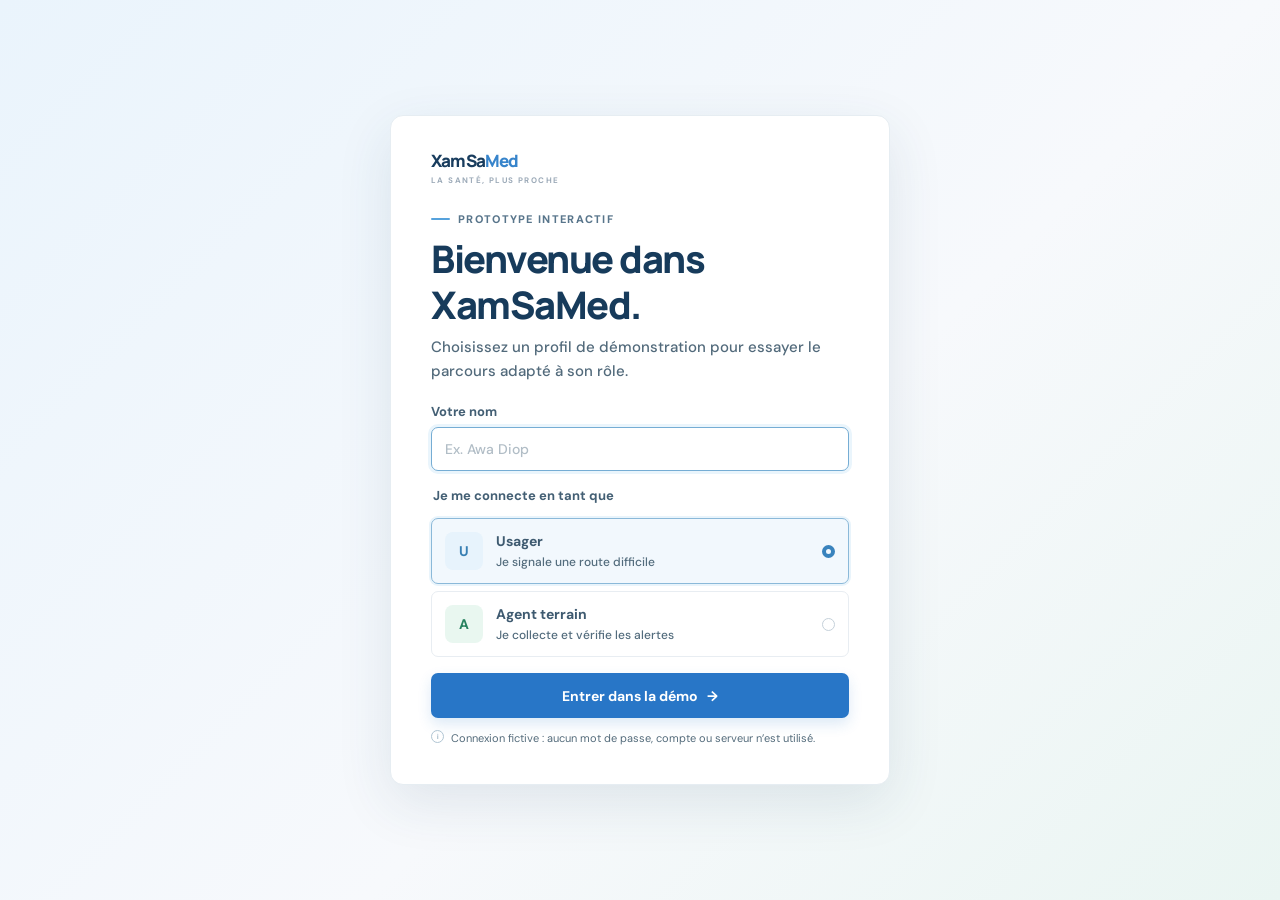
==== index.html @ e76e6080 "all" ====
<!doctype html>
<html lang="fr">
<head>
  <meta charset="utf-8">
  <meta name="viewport" content="width=device-width, initial-scale=1">
  <meta name="theme-color" content="#f4f8fc">
  <meta name="description" content="Démo interactive XamSaMed : signaler, collecter et valider les informations de routes à Dakar.">
  <title>XamSaMed — Application démo</title>
  <link rel="preconnect" href="https://fonts.googleapis.com">
  <link rel="preconnect" href="https://fonts.gstatic.com" crossorigin>
  <link href="https://fonts.googleapis.com/css2?family=DM+Sans:wght@400;500;600;700&family=Manrope:wght@400;500;600;700;800&display=swap" rel="stylesheet">
  <link rel="stylesheet" href="style.css">
  <link rel="stylesheet" href="style-upgrade.css">
  <script src="theme.js" defer></script>
  <script src="app.js" defer></script>
</head>
<body class="interactive-app">
  <div class="app-shell">
    <aside class="sidebar">
      <a class="brand" href="index.html" aria-label="XamSaMed, application">
        <span class="brand-mark" aria-hidden="true"><span></span><span></span></span>
        <span class="brand-name">XamSa<span>Med</span><small>LA SANTÉ, PLUS PROCHE</small></span>
      </a>
      <div class="workspace-label">ESPACE DÉMO <span class="live-dot"></span></div>
      <nav class="side-nav" aria-label="Navigation principale">
        <a class="nav-link active" href="index.html" aria-current="page"><span class="nav-icon icon-grid"></span>Application</a>
        <a class="nav-link" href="sources.html"><span class="nav-icon icon-layers"></span>Sources de données</a>
        <a class="nav-link" href="workflow.html"><span class="nav-icon icon-route"></span>Workflow POC</a>
        <a class="nav-link" href="presentation.html"><span class="nav-icon icon-meeting"></span>Présentation</a>
      </nav>
      <div class="sidebar-spacer"></div>
      <div class="sidebar-note">
        <span class="note-icon">i</span>
        <div><strong>Démo locale</strong><p>Les signalements sont enregistrés uniquement dans ce navigateur. Ce n’est pas un vrai compte.</p></div>
      </div>
      <div class="profile" id="sidebar-profile"></div>
    </aside>

    <main class="main-area">
      <header class="topbar">
        <div class="breadcrumb"><span>ESPACE DÉMO</span><span class="crumb-sep">/</span><strong id="page-breadcrumb">Application</strong></div>
        <div class="topbar-actions">
          <span class="demo-pill"><span></span>LOCAL</span>
          <button class="switch-role-button" id="switch-role" type="button">Changer de rôle</button>
          <div class="top-avatar" id="top-avatar">XM</div>
        </div>
      </header>
      <div class="content" id="application-content" aria-live="polite"></div>
    </main>
  </div>

  <dialog class="login-screen" id="login-screen" aria-labelledby="login-title">
    <section class="login-card">
      <a class="brand login-brand" href="index.html" aria-label="XamSaMed">
        <span class="brand-name">XamSa<span>Med</span><small>LA SANTÉ, PLUS PROCHE</small></span>
      </a>
      <p class="eyebrow"><span class="eyebrow-line"></span>PROTOTYPE INTERACTIF</p>
      <h1 id="login-title">Bienvenue dans<br>XamSaMed.</h1>
      <p class="login-description">Choisissez un profil de démonstration pour essayer le parcours adapté à son rôle.</p>
      <form id="login-form">
        <label class="field-label" for="login-name">Votre nom</label>
        <input class="form-control" id="login-name" name="name" maxlength="40" autocomplete="name" placeholder="Ex. Awa Diop" required>
        <fieldset class="role-picker">
          <legend class="field-label">Je me connecte en tant que</legend>
          <label class="role-option selected" data-role-option="citizen">
            <input type="radio" name="role" value="citizen" checked>
            <span class="role-option-icon citizen-avatar">U</span>
            <span><strong>Usager</strong><small>Je signale une route difficile</small></span>
            <span class="role-radio"></span>
          </label>
          <label class="role-option" data-role-option="agent">
            <input type="radio" name="role" value="agent">
            <span class="role-option-icon agent-avatar">A</span>
            <span><strong>Agent terrain</strong><small>Je collecte et vérifie les alertes</small></span>
            <span class="role-radio"></span>
          </label>
        </fieldset>
        <button class="button button-primary login-submit" type="submit">Entrer dans la démo <span>→</span></button>
        <p class="login-disclaimer"><span>i</span>Connexion fictive : aucun mot de passe, compte ou serveur n’est utilisé.</p>
        <p class="login-error" id="login-error" role="alert" hidden></p>
      </form>
    </section>
  </dialog>

  <div class="toast-region" id="toast-region" aria-live="polite" aria-atomic="true"></div>
</body>
</html>
---- style.css ----
:root {
  color-scheme: light;
  --navy: #10273e;
  --blue: #2876c7;
  --blue-dark: #1d5fa7;
  --blue-light: #eaf4ff;
  --ink: #1e3449;
  --muted: #8292a2;
  --line: #e8edf2;
  --canvas: #f4f8fc;
  --white: #fff;
  --green: #22a878;
  --coral: #ec7b6d;
  --purple: #8d7ade;
  font-family: "DM Sans", Arial, sans-serif;
  font-synthesis: none;
  text-rendering: optimizeLegibility;
}

* { box-sizing: border-box; }
body { margin: 0; color: var(--ink); background: var(--canvas); font-size: 13px; }
a { color: inherit; text-decoration: none; }
button { font: inherit; }
.app-shell { min-height: 100vh; }
.sidebar { width: 248px; background: #fff; border-right: 1px solid #e9eef3; padding: 26px 17px 16px; position: fixed; inset: 0 auto 0 0; display: flex; flex-direction: column; z-index: 5; }
.brand { display: flex; align-items: center; gap: 11px; padding: 0 10px 34px; }

.brand-name { font: 800 17px Manrope, sans-serif; letter-spacing: -.8px; color: #193d5e; line-height: 1.05; }
.brand-name>span { color: #3784cb; }
.brand-name small { display: block; margin-top: 5px; color: #9caab8; font: 700 8px "DM Sans", sans-serif; letter-spacing: 1.4px; }
.workspace-label { color: #abb7c2; font-size: 9px; font-weight: 700; letter-spacing: 1.25px; padding: 0 12px 13px; }
.live-dot,.demo-pill>span { width: 6px; height: 6px; display: inline-block; border-radius: 50%; background: #40bd91; margin-left: 5px; vertical-align: 1px; box-shadow: 0 0 0 3px #e8f8f1; }
.side-nav { display: grid; gap: 5px; }
.nav-link { display: flex; align-items: center; gap: 13px; min-height: 43px; padding: 0 13px; color: #78899a; font-weight: 600; border-radius: 8px; transition: background .2s, color .2s; }
.nav-link:hover { background: #f4f8fc; color: #316fae; }
.nav-link.active { color: #246bb4; background: #edf6ff; font-weight: 700; }
.nav-icon { width: 17px; height: 17px; display: inline-block; position: relative; color: currentColor; opacity: .9; }
.icon-grid:before { content: ""; position: absolute; inset: 1px; background: linear-gradient(currentColor,currentColor) 0 0/6px 6px no-repeat,linear-gradient(currentColor,currentColor) 100% 0/6px 6px no-repeat,linear-gradient(currentColor,currentColor) 0 100%/6px 6px no-repeat,linear-gradient(currentColor,currentColor) 100% 100%/6px 6px no-repeat; }
.icon-layers:before,.icon-layers:after { content: ""; position: absolute; width: 11px; height: 8px; left: 2px; top: 2px; border: 1.5px solid currentColor; transform: rotate(30deg) skew(-28deg); border-radius: 2px; }
.icon-layers:after { top: 7px; }
.icon-route:before { content: "⌁"; position: absolute; left: 0; top: -6px; font-size: 25px; font-weight: 400; transform: rotate(-35deg); }
.sidebar-spacer { flex: 1; }
.sidebar-note { border: 1px solid #e8f0f7; background: #f7fbff; padding: 12px 10px; display: flex; align-items: flex-start; gap: 9px; border-radius: 8px; margin: 0 2px 15px; }
.note-icon,.info-dot { width: 16px; height: 16px; border: 1px solid #8db7da; color: #4389c5; display: inline-grid; place-items: center; border-radius: 50%; font-size: 10px; flex: 0 0 auto; font-style: normal; }
.sidebar-note strong { font-size: 10px; color: #34516d; }
.sidebar-note p { color: #8494a3; font-size: 9px; line-height: 1.55; margin: 5px 0 0; }
.profile { display: flex; align-items: center; gap: 9px; padding: 12px 5px 0; border-top: 1px solid #edf1f4; }
.avatar,.top-avatar { display: grid; place-items: center; border-radius: 50%; background: #e8f3ff; color: #3078bc; font-size: 10px; font-weight: 700; }
.avatar { width: 31px; height: 31px; }
.profile strong,.profile span { display: block; }
.profile strong { font-size: 10px; }
.profile div:nth-child(2) span { color: #99a6b2; font-size: 9px; margin-top: 3px; }
.profile .profile-menu { margin-left: auto; color: #93a2b0; font-size: 19px; letter-spacing: 1px; }
.main-area { margin-left: 248px; min-height: 100vh; }
.topbar { height: 65px; position: sticky; top: 0; z-index: 4; display: flex; align-items: center; justify-content: space-between; padding: 0 43px; background: #ffffffed; backdrop-filter: blur(12px); border-bottom: 1px solid #e8edf2; }
.breadcrumb { display: flex; gap: 10px; align-items: center; color: #a0acb7; font-size: 11px; }
.breadcrumb strong { color: #4a5e71; font-weight: 600; }
.breadcrumb a:hover { color: var(--blue); }
.crumb-sep { color: #c8d0d8; }
.topbar-actions { display: flex; align-items: center; gap: 20px; }
.demo-pill { background: #eef8f4; border-radius: 15px; padding: 6px 10px; color: #459579; font-size: 8px; font-weight: 700; letter-spacing: .8px; }
.demo-pill>span { margin: 0 5px 0 0; width: 5px; height: 5px; box-shadow: none; }
.icon-button { position: relative; border: 0; background: transparent; width: 24px; height: 27px; color: #8293a3; padding: 2px; }
.icon-button svg { width: 17px; fill: none; stroke: currentColor; stroke-width: 1.6; stroke-linecap: round; stroke-linejoin: round; }
.icon-button i { width: 5px; height: 5px; background: #ef8678; border-radius: 50%; position: absolute; right: 1px; top: 2px; border: 1px solid white; }
.top-avatar { width: 29px; height: 29px; }
.content { max-width: 1450px; margin: 0 auto; padding: 34px 43px 24px; }
.welcome-row { display: flex; align-items: flex-end; justify-content: space-between; gap: 25px; margin: 0 0 24px; }
.eyebrow,.section-kicker { color: #8b9aaa; font-size: 9px; font-weight: 700; letter-spacing: 1.3px; margin: 0 0 10px; }
.eyebrow { display: flex; align-items: center; gap: 8px; color: #5c89ae; }
.eyebrow-line { width: 19px; height: 2px; background: #56a2dc; border-radius: 2px; }
h1,h2,h3,p { margin-top: 0; }
h1,h2,h3 { font-family: Manrope, "DM Sans", sans-serif; }
h1 { font-size: clamp(27px, 3vw, 37px); line-height: 1.2; letter-spacing: -1.5px; color: #173b5b; margin-bottom: 9px; font-weight: 800; }
.lead { color: #7c8d9d; font-size: 12px; margin: 0; line-height: 1.6; max-width: 600px; }
.button { display: inline-flex; min-height: 39px; align-items: center; justify-content: center; gap: 9px; border-radius: 7px; padding: 0 15px; font-size: 10px; font-weight: 700; white-space: nowrap; transition: transform .2s, box-shadow .2s; }
.button:hover { transform: translateY(-1px); }
.button-primary { background: #2876c7; color: white; box-shadow: 0 6px 14px #2876c729; }
.button-primary:hover { background: #1f67b2; box-shadow: 0 8px 17px #2876c740; }
.button .plus { font-size: 17px; font-weight: 400; margin-right: -4px; }
.button .arrow { font-size: 15px; font-weight: 400; }
.notice-banner { background: #eef7ff; border: 1px solid #dfedfa; border-radius: 8px; padding: 11px 15px; display: flex; align-items: center; gap: 11px; margin-bottom: 18px; }
.notice-symbol { color: #3484c6; font-size: 19px; }
.notice-banner p { margin: 0; flex: 1; display: grid; gap: 3px; }
.notice-banner strong { font-size: 10px; color: #315d80; }
.notice-banner p span { color: #7890a5; font-size: 9px; line-height: 1.5; }
.notice-banner>a { color: #357fbd; font-size: 9px; font-weight: 700; white-space: nowrap; }
.notice-banner>a span,.text-link span,.metric-link span { margin-left: 5px; }
.metric-grid { display: grid; grid-template-columns: repeat(4,minmax(0,1fr)); gap: 13px; margin-bottom: 17px; }
.metric-card { min-height: 139px; padding: 14px 15px 12px; border: 1px solid #e8edf2; background: white; border-radius: 9px; box-shadow: 0 2px 5px #193b5a05; }
.metric-top { display: flex; justify-content: space-between; align-items: center; margin-bottom: 10px; }
.metric-icon { display: grid; place-items: center; border-radius: 7px; width: 27px; height: 27px; font-size: 16px; font-weight: 600; }
.icon-blue { color: #3686c9; background: #edf6ff; }
.icon-coral { color: #e57e70; background: #fff1ef; }
.icon-green { color: #239f75; background: #eaf8f2; }
.metric-tag { border-radius: 9px; padding: 4px 7px; font-size: 7px; font-weight: 700; letter-spacing: .45px; }
.tag-neutral { color: #8795a2; background: #f1f4f7; }
.tag-coral { color: #d27669; background: #fff0ee; }
.tag-green { color: #238961; background: #e8f8f0; }
.metric-value { color: #1c4569; font: 800 25px Manrope, sans-serif; letter-spacing: -1px; line-height: 1; }
.metric-value>span { color: #9ba8b4; font: 600 11px "DM Sans", sans-serif; letter-spacing: 0; }
.metric-label { color: #65798d; margin-top: 6px; font-size: 9px; }
.metric-foot { margin-top: 12px; color: #9aa7b2; font-size: 8px; }
.mini-check { color: #26a67a; margin-right: 4px; }
.status-dot { width: 6px; height: 6px; display: inline-block; border-radius: 50%; margin-right: 4px; }
.coral-dot { background: #ef8273; }
.blue-dot { background: #58a2dd; }
.purple-dot { background: #9b8ae3; }
.metric-card-accent { color: white; border: 0; background: linear-gradient(135deg,#2c7bc4,#2365ac); box-shadow: 0 6px 15px #276eae20; }
.metric-card-accent .metric-value,.metric-card-accent .metric-label { color: #fff; }
.metric-card-accent .metric-value>span { color: #c9e4fb; }
.metric-card-accent .metric-label { opacity: .83; }
.icon-white { color: white; background: #ffffff20; }
.tag-white { color: #e1f2ff; background: #ffffff20; }
.metric-link { display: block; color: white; font-size: 9px; font-weight: 700; margin-top: 10px; }
.dashboard-grid { display: grid; grid-template-columns: minmax(0,1.62fr) minmax(280px,.88fr); gap: 15px; margin-bottom: 15px; }
.panel { background: white; border: 1px solid #e7edf2; border-radius: 9px; box-shadow: 0 2px 5px #193b5a05; }
.map-panel,.alerts-panel,.source-panel,.next-panel { padding: 18px; }
.panel-heading { display: flex; align-items: center; justify-content: space-between; gap: 16px; }
.panel-heading .section-kicker { margin-bottom: 5px; font-size: 8px; }
.panel-heading h2 { font-size: 14px; letter-spacing: -.35px; margin: 0; color: #264761; }
.select-chip { background: white; border: 1px solid #e6edf3; padding: 7px 9px; border-radius: 5px; color: #788a9a; font-size: 8px; }
.select-chip span { color: #4d8ec3; margin-left: 5px; }
.map-wrap { height: 253px; position: relative; overflow: hidden; border-radius: 7px; margin-top: 14px; background-color: #f3f7f6; background-image: linear-gradient(30deg,transparent 48%,#fff9 49%,#fff9 51%,transparent 52%),linear-gradient(150deg,transparent 48%,#fff8 49%,#fff8 51%,transparent 52%); }
.map-art { position: absolute; width: 100%; height: 100%; inset: 0; }
.water-area { fill: #dceefa; opacity: .9; }
.park-area { fill: #e4f1e6; opacity: .9; }
.minor-roads path { fill: none; stroke: #fff; stroke-width: 3; opacity: .9; }
.major-roads path { fill: none; stroke: #fff; stroke-width: 7; opacity: .95; }
.route-soft { fill: none; stroke: #9ccff3; stroke-width: 9; stroke-linecap: round; stroke-linejoin: round; opacity: .53; }
.route-dash { fill: none; stroke: #347fbd; stroke-width: 3.5; stroke-dasharray: 7 5; stroke-linecap: round; stroke-linejoin: round; }
.map-start { fill: #fff; stroke: #347fbd; stroke-width: 3; }
.map-start-inner { fill: #347fbd; }
.map-alert circle { fill: #f08070; stroke: white; stroke-width: 3; }
.map-alert path { stroke: white; stroke-width: 1.6; stroke-linecap: round; }
.alert-one { transform: translate(371px,168px); }
.alert-two { transform: translate(466px,155px); }
.map-pharmacy circle { fill: #28a97c; stroke: white; stroke-width: 3; }
.map-pharmacy path { stroke: white; stroke-width: 2; stroke-linecap: round; }
.map-pharmacy { transform: translate(619px,128px); }
.pharmacy-two { transform: translate(301px,183px); }
.map-label { position: absolute; z-index: 1; color: #9ba8a6; font-size: 7px; letter-spacing: 1px; font-weight: 700; }
.map-label-one { left: 27%; top: 60%; }.map-label-two { left: 56%; top: 29%; }.map-label-three { left: 70%; top: 70%; }.map-label-four { left: 23%; top: 17%; }
.map-status { position: absolute; top: 10px; left: 11px; display: flex; align-items: center; border-radius: 5px; padding: 7px 8px; background: #fff; color: #6b7d8e; font-size: 8px; box-shadow: 0 2px 7px #23435e12; }
.map-divider { height: 12px; border-left: 1px solid #e4e9ed; margin: 0 8px; }
.map-legend { position: absolute; right: 9px; bottom: 9px; display: flex; gap: 10px; background: #fffffff0; border-radius: 5px; padding: 7px 8px; color: #758696; font-size: 7px; }
.map-legend span { display: flex; align-items: center; gap: 4px; }
.legend-route { width: 10px; height: 3px; background: #3986bf; border-radius: 2px; }
.legend-alert { width: 7px; height: 7px; background: #ee8173; border-radius: 50%; }
.legend-pharmacy { width: 10px; height: 10px; display: grid; place-items: center; color: white; font-style: normal; background: #28a97c; border-radius: 50%; line-height: 9px; font-size: 8px; }
.map-attribution { position: absolute; left: 10px; bottom: 8px; color: #9aa7a7; font-size: 7px; }
.map-footer { display: flex; align-items: center; justify-content: space-between; gap: 12px; padding-top: 12px; color: #8695a1; font-size: 8px; }
.map-footer>span { display: flex; align-items: center; gap: 6px; }
.map-footer .info-dot { width: 13px; height: 13px; font-size: 8px; }
.map-footer>a,.text-link { color: #347eb8; font-size: 9px; font-weight: 700; white-space: nowrap; }
.alert-list { margin-top: 12px; }
.alert-item { display: flex; align-items: flex-start; gap: 9px; padding: 12px 0; border-bottom: 1px solid #f0f3f5; }
.alert-symbol { width: 27px; height: 27px; display: grid; flex: 0 0 auto; place-items: center; border-radius: 7px; font-size: 15px; }
.flood-symbol { color: #e17d70; background: #fff0ed; }
.road-symbol { color: #477fca; background: #eef5ff; }
.rain-symbol { color: #8d7ade; background: #f3f0ff; }
.alert-copy { min-width: 0; flex: 1; display: grid; gap: 4px; }
.alert-copy strong { font-size: 9px; color: #40596f; }
.alert-copy>span { font-size: 8px; color: #98a5af; }
.alert-copy small { font-size: 7px; color: #8999a6; }
.alert-copy small .status-dot { width: 5px; height: 5px; }
.alert-time { color: #9ca8b3; font-size: 8px; white-space: nowrap; }
.verify-callout { display: flex; gap: 9px; align-items: flex-start; padding: 10px; margin-top: 10px; background: #f7fafc; border-radius: 6px; }
.verify-icon { display: grid; place-items: center; width: 17px; height: 17px; background: #e5f5ee; color: #26976d; font-size: 10px; border-radius: 50%; flex: 0 0 auto; }
.verify-callout p { margin: 0; font-size: 8px; color: #8594a1; line-height: 1.55; }
.verify-callout strong { color: #4c687b; }
.lower-grid { display: grid; grid-template-columns: 1.5fr 1fr; gap: 15px; }
.source-flow { display: flex; align-items: center; justify-content: space-between; gap: 8px; padding: 21px 2px 14px; }
.source-node { display: flex; align-items: center; gap: 8px; min-width: 0; }
.source-node>div { display: grid; gap: 3px; }
.source-node strong { font-size: 9px; color: #41596e; white-space: nowrap; }
.source-node small { color: #9aa6b0; font-size: 7px; white-space: nowrap; }
.source-logo { display: grid; place-items: center; width: 30px; height: 30px; flex: 0 0 auto; border-radius: 8px; font: 800 15px Manrope, sans-serif; }
.osm-logo { color: #438755; background: #eaf5e8; }
.report-logo { color: #3982c5; background: #eaf4ff; font-size: 17px; }
.climate-logo { color: #8b79d1; background: #f1edff; }
.history-logo { color: #b58243; background: #fbf3e8; }
.waze-logo { color: #4181ad; background: #eaf7fb; }
.tomtom-logo { color: #db725d; background: #fff0eb; }
.node-label { margin-left: auto; border-radius: 8px; background: #f0f4f7; padding: 4px 6px; color: #8494a1; font-size: 6px; font-weight: 700; letter-spacing: .4px; white-space: nowrap; }
.node-priority { color: #3081b8; background: #eaf5ff; }.node-context { color: #8778c1; background: #f2efff; }
.flow-connector { min-width: 16px; flex: 1; border-top: 1px dashed #cbd8e2; }
.source-disclaimer { border-top: 1px solid #eff2f5; padding-top: 10px; color: #8796a2; font-size: 8px; display: flex; align-items: center; gap: 7px; }
.source-disclaimer>span,.tech-note>span { width: 14px; height: 14px; display: grid; place-items: center; border: 1px solid #a4bfce; border-radius: 50%; color: #5086a3; font-size: 8px; flex: 0 0 auto; }
.next-title { display: flex; align-items: center; gap: 10px; margin-bottom: 11px; }
.next-icon { display: grid; place-items: center; width: 29px; height: 29px; border-radius: 8px; background: #edf6ff; color: #3987c5; font-size: 14px; }
.next-title .section-kicker { margin-bottom: 4px; font-size: 7px; }
.next-title h2 { margin: 0; font-size: 13px; color: #264761; }
.next-panel>p { color: #8393a1; font-size: 9px; line-height: 1.65; margin-bottom: 14px; }
.button-secondary { min-height: 32px; background: #edf6ff; color: #357bb6; font-size: 8px; padding: 0 10px; }
.page-footer { display: flex; justify-content: space-between; gap: 15px; padding: 19px 2px 0; color: #a1acb6; font-size: 8px; }

/* Secondary pages */
.page-intro { margin-bottom: 22px; }
.page-intro h1 { font-size: clamp(29px,3.2vw,38px); }
.source-cards { display: grid; grid-template-columns: repeat(2,minmax(0,1fr)); gap: 13px; margin: 17px 0; }
.source-card { position: relative; padding: 17px; background: white; border: 1px solid #e7edf2; border-radius: 9px; box-shadow: 0 2px 5px #193b5a05; }
.source-featured { border-color: #d8e8f5; }
.source-card-head { display: flex; align-items: center; justify-content: space-between; margin-bottom: 12px; }
.source-card-head .source-logo { width: 34px; height: 34px; font-size: 16px; }
.priority-badge { padding: 5px 7px; border-radius: 12px; font-size: 7px; letter-spacing: .45px; font-weight: 700; }
.badge-essential { color: #3484c0; background: #eaf5ff; }.badge-live { color: #228e6b; background: #e8f8f0; }.badge-context { color: #8072bc; background: #f1efff; }.badge-later { color: #85929d; background: #f0f3f5; }
.source-card h2 { margin: 0 0 3px; font-size: 15px; letter-spacing: -.35px; color: #264761; }
.source-card h2 span { color: #7d9ab0; font-size: 11px; }
.source-purpose { margin: 0 0 9px; color: #3b7eae; font-size: 9px; font-weight: 700; }
.source-card>p:not(.source-purpose) { min-height: 38px; color: #82919f; font-size: 9px; line-height: 1.65; margin-bottom: 11px; }
.source-meta { display: grid; grid-template-columns: repeat(2,minmax(0,1fr)); gap: 9px 12px; background: #f7fafc; padding: 10px; border-radius: 6px; }
.source-meta>div { display: grid; gap: 4px; }
.source-meta small { color: #a1adb7; font-size: 6px; font-weight: 700; letter-spacing: .8px; }
.source-meta strong { color: #53697b; font-size: 8px; font-weight: 600; line-height: 1.35; }
.precision-row { display: flex; align-items: center; gap: 7px; padding: 10px 1px 8px; font-size: 8px; color: #8a99a5; }
.precision-row strong { color: #5b7385; font-size: 7px; font-weight: 600; margin-left: auto; }
.rating { display: flex; gap: 3px; }
.rating i { width: 12px; height: 4px; border-radius: 3px; background: #e7edf1; }
.rating i.filled { background: #4e9ed4; }
.source-caveat { display: flex; gap: 7px; padding: 8px 9px; background: #fff9f2; border-radius: 5px; color: #947f68; font-size: 8px; line-height: 1.5; }
.source-caveat>span { width: 13px; height: 13px; display: grid; place-items: center; border-radius: 50%; color: #bd8752; background: #f8e9d5; font-weight: 700; flex: 0 0 auto; }
.integration { display: grid; gap: 4px; border-top: 1px solid #edf1f4; padding: 9px 1px 0; margin-top: 9px; }
.integration strong { color: #546e80; font-size: 8px; }
.integration span { color: #8b99a4; font-size: 8px; line-height: 1.5; }
.comparison-panel { padding: 18px; margin-bottom: 13px; }
.evaluation-note,.roadmap-caption { color: #9aa7b2; font-size: 8px; }
.table-scroll { overflow-x: auto; margin-top: 15px; }
.comparison-table { border-collapse: collapse; width: 100%; min-width: 770px; font-size: 8px; text-align: left; }
.comparison-table th { padding: 9px 8px; color: #9ba8b3; font-size: 7px; letter-spacing: .55px; font-weight: 700; border-bottom: 1px solid #eaf0f4; white-space: nowrap; }
.comparison-table td { padding: 10px 8px; color: #748696; border-bottom: 1px solid #f0f3f5; white-space: nowrap; }
.comparison-table tr:last-child td { border-bottom: 0; }
.comparison-table td:first-child { color: #4a6276; font-weight: 700; }
.table-source { display: flex; align-items: center; gap: 7px; }
.table-dot { width: 6px; height: 6px; border-radius: 50%; display: inline-block; }
.dot-blue { background: #438ec8; }.dot-coral { background: #e98476; }.dot-yellow { background: #d4a44f; }.dot-purple { background: #907fe0; }.dot-gray { background: #9ba8b3; }
.table-priority { border-radius: 9px; padding: 4px 7px; font-size: 7px; font-weight: 700; }
.table-priority.essential { color: #2d7ab1; background: #eaf5ff; }.table-priority.context { color: #8173bd; background: #f1efff; }.table-priority.later { color: #7f8c97; background: #f1f4f6; }
.footnotes { display: grid; gap: 5px; padding: 2px 3px 15px; color: #96a3ae; font-size: 8px; }
.recommendation-banner { display: flex; align-items: center; gap: 14px; background: linear-gradient(110deg,#256eb3,#1e5e9e); border-radius: 9px; padding: 16px 18px; color: white; margin-top: 6px; box-shadow: 0 7px 18px #276aa821; }
.recommend-icon { width: 32px; height: 32px; display: grid; place-items: center; border-radius: 9px; background: #ffffff20; font-size: 16px; }
.recommendation-banner>div:nth-child(2) { flex: 1; }
.recommendation-banner>div:nth-child(2)>span { color: #bfdfff; font-size: 7px; letter-spacing: 1px; font-weight: 700; }
.recommendation-banner strong { display: block; margin-top: 4px; font: 700 12px Manrope, sans-serif; }
.recommendation-banner p { margin: 4px 0 0; color: #d1e6f7; font-size: 8px; }
.button-white { color: #266ba8; background: white; min-height: 33px; font-size: 8px; }

/* Workflow page */
.workflow-panel,.scenario-panel,.tech-panel,.roadmap-panel { padding: 18px; }
.workflow-caption { color: #8d9ba7; font-size: 8px; white-space: nowrap; }
.workflow-steps { display: grid; grid-template-columns: 1fr 20px 1fr 20px 1fr 20px 1fr; align-items: center; gap: 4px; padding: 22px 4px 12px; }
.workflow-step { position: relative; min-height: 176px; padding: 13px 11px 11px; border: 1px solid #e9eef3; border-radius: 8px; background: #fcfdfe; }
.step-number { position: absolute; right: 10px; top: 9px; color: #b7c3cc; font: 700 8px Manrope, sans-serif; }
.step-icon { display: grid; place-items: center; width: 31px; height: 31px; border-radius: 8px; font-size: 17px; margin-bottom: 11px; }
.patient-icon { color: #3784c1; background: #eaf5ff; }.map-icon { color: #238c69; background: #e8f7f0; }.alert-icon { color: #e47a6d; background: #fff0ed; }.route-icon { color: #8774cf; background: #f0edff; }
.step-label { display: block; color: #9caab5; font-size: 6px; font-weight: 700; letter-spacing: .7px; margin-bottom: 5px; }
.workflow-step h3 { color: #37546b; font-size: 10px; line-height: 1.4; margin: 0 0 5px; }
.workflow-step p { color: #8494a1; font-size: 8px; line-height: 1.55; margin: 0 0 9px; }
.step-owner { display: inline-block; color: #5084a9; background: #f0f7fc; border-radius: 4px; padding: 4px 5px; font-size: 6px; font-weight: 600; }
.workflow-arrow { color: #a8bfce; font-size: 16px; text-align: center; }
.workflow-foot { display: flex; align-items: center; gap: 10px; color: #8b9aa6; font-size: 8px; }
.data-line { height: 1px; flex: 1; background: #e9eef2; }
.weather-mini { color: #907fcd; font-size: 12px; font-style: normal; margin-right: 4px; }
.scenario-grid { display: grid; grid-template-columns: 1.42fr 1fr; gap: 14px; margin: 14px 0; }
.small-label { padding: 5px 7px; color: #ad8561; background: #fff5eb; border-radius: 10px; font-size: 6px; font-weight: 700; letter-spacing: .5px; white-space: nowrap; }
.status-flow { margin-top: 10px; }
.status-row { display: grid; grid-template-columns: 18px 78px minmax(0,1fr); align-items: start; gap: 8px; position: relative; padding: 10px 0; border-bottom: 1px solid #f0f3f5; }
.status-row:last-child { border-bottom: 0; }
.status-number { display: grid; place-items: center; width: 17px; height: 17px; border-radius: 50%; color: #7993a4; background: #f0f5f8; font-size: 8px; font-weight: 700; }
.status-chip { display: inline-flex; align-items: center; gap: 5px; padding: 5px 6px; border-radius: 11px; font-size: 7px; font-weight: 700; white-space: nowrap; }
.status-chip i { width: 5px; height: 5px; border-radius: 50%; background: currentColor; }
.status-reported { color: #be8155; background: #fff5e9; }.status-confirmed { color: #288a68; background: #eaf8f1; }.status-resolved { color: #6483a0; background: #eff5fa; }
.status-description { display: grid; gap: 4px; }
.status-description strong { color: #526a7e; font-size: 8px; font-weight: 600; }
.status-description span { color: #93a0aa; font-size: 7px; line-height: 1.45; }
.status-end { grid-column: 3; color: #698399; background: #f5f8fa; border-radius: 4px; padding: 5px 7px; font-size: 7px; justify-self: start; }
.scenario-caution { display: flex; align-items: flex-start; gap: 8px; padding: 9px; margin-top: 7px; background: #fff8f1; border-radius: 5px; }
.scenario-caution>span { color: #c08b57; border: 1px solid #e3c8a8; width: 14px; height: 14px; display: grid; place-items: center; flex: 0 0 auto; border-radius: 50%; font-size: 8px; }
.scenario-caution p { color: #927e68; font-size: 7px; line-height: 1.55; margin: 0; }
.scenario-caution strong { color: #806a52; }
.tech-stack { margin-top: 14px; }
.tech-row { display: flex; align-items: center; gap: 9px; padding: 9px 0; border-bottom: 1px solid #f0f3f5; }
.tech-row:last-child { border: 0; }
.tech-badge { width: 25px; height: 25px; display: grid; place-items: center; flex: 0 0 auto; border-radius: 7px; font: 800 11px Manrope, sans-serif; }
.flutter-badge { color: #3986c7; background: #eaf5ff; }.laravel-badge { color: #dd7465; background: #fff0ed; }.postgres-badge { color: #4f7fa7; background: #edf4f8; }.open-badge { color: #3d916b; background: #eaf7f0; }
.tech-row>div { flex: 1; display: grid; gap: 3px; }
.tech-row strong { color: #50677a; font-size: 8px; }
.tech-row div>span { color: #8c9aa6; font-size: 7px; line-height: 1.45; }
.tech-role { color: #9cabb5; font-size: 6px; font-weight: 700; letter-spacing: .6px; }
.tech-note { display: flex; gap: 7px; align-items: flex-start; color: #8a99a5; background: #f6f9fb; padding: 9px; border-radius: 5px; font-size: 7px; line-height: 1.5; margin-top: 7px; }
.tech-note>span { width: 13px; height: 13px; font-size: 7px; }
.roadmap-panel { margin-bottom: 14px; }
.roadmap { display: grid; grid-template-columns: repeat(5,minmax(0,1fr)); gap: 13px; padding-top: 20px; }
.roadmap-week { position: relative; padding-top: 17px; border-top: 2px solid #dce8f0; }
.week-label { color: #5283a4; font-size: 7px; font-weight: 700; letter-spacing: .7px; }
.week-dot { position: absolute; top: -5px; left: 0; width: 8px; height: 8px; border-radius: 50%; background: #4b91c4; box-shadow: 0 0 0 3px #eef6fb; }
.roadmap-week h3 { color: #426076; font-size: 9px; margin: 8px 0 5px; }
.roadmap-week p { color: #8998a4; font-size: 7px; line-height: 1.6; min-height: 45px; margin-bottom: 9px; }
.week-deliverable { color: #4585b4; font-size: 7px; line-height: 1.45; font-weight: 600; display: block; }
.roadmap-bottom { display: flex; justify-content: space-between; gap: 10px; padding-top: 12px; margin-top: 14px; border-top: 1px solid #eef2f5; color: #8e9ca8; font-size: 7px; }
.roadmap-bottom>span { display: flex; align-items: center; gap: 6px; }
.roadmap-bottom .info-dot { width: 13px; height: 13px; font-size: 8px; }

@media (min-width: 1500px) { .content { padding-left: 52px; padding-right: 52px; } }
@media (max-width: 1150px) {
  .sidebar { width: 215px; }
  .main-area { margin-left: 215px; }
  .topbar { padding: 0 26px; }
  .content { padding-left: 26px; padding-right: 26px; }
  .metric-grid { grid-template-columns: repeat(2,minmax(0,1fr)); }
  .dashboard-grid { grid-template-columns: minmax(0,1.35fr) minmax(260px,.9fr); }
  .source-node { gap: 5px; }
  .node-label { display: none; }
}
@media (max-width: 850px) {
  .sidebar { width: 64px; padding: 20px 9px 12px; align-items: center; }
  .brand { padding: 0 0 31px; }
  .brand-name,.workspace-label,.nav-link:not(.active)::after,.sidebar-note,.profile>div:nth-child(2),.profile-menu { display: none; }
  .nav-link { width: 43px; height: 43px; padding: 0; justify-content: center; font-size: 0; }
  .nav-icon { width: 19px; height: 19px; }
  .profile { justify-content: center; padding: 12px 0 0; }
  .main-area { margin-left: 64px; }
  .dashboard-grid,.lower-grid,.scenario-grid { grid-template-columns: 1fr; }
  .source-cards { grid-template-columns: 1fr; }
  .source-card>p:not(.source-purpose) { min-height: initial; }
  .workflow-steps { grid-template-columns: repeat(2,minmax(0,1fr)); gap: 8px; }
  .workflow-arrow { display: none; }
  .roadmap { grid-template-columns: repeat(3,minmax(0,1fr)); row-gap: 20px; }
}
@media (max-width: 600px) {
  .topbar { height: 55px; padding: 0 15px; }
  .topbar-actions { gap: 12px; }
  .demo-pill { font-size: 0; padding: 7px; }
  .demo-pill>span { margin: 0; }
  .breadcrumb { font-size: 9px; gap: 7px; }
  .content { padding: 24px 14px 20px; }
  .welcome-row { align-items: flex-start; flex-direction: column; gap: 15px; }
  .welcome-row .button { min-height: 36px; }
  .mobile-break { display: none; }
  h1 { font-size: 29px; }
  .notice-banner { align-items: flex-start; padding: 10px; }
  .notice-banner>a { display: none; }
  .notice-banner p span { font-size: 8px; }
  .metric-grid { grid-template-columns: repeat(2,minmax(0,1fr)); gap: 9px; }
  .metric-card { min-height: 130px; padding: 12px; }
  .map-panel,.alerts-panel,.source-panel,.next-panel,.workflow-panel,.scenario-panel,.tech-panel,.roadmap-panel,.comparison-panel { padding: 13px; }
  .map-wrap { height: 215px; }
  .map-legend { bottom: 27px; left: 8px; right: auto; gap: 7px; }
  .map-attribution { font-size: 6px; }
  .map-footer { align-items: flex-start; font-size: 7px; }
  .source-flow { align-items: flex-start; flex-direction: column; gap: 9px; padding: 15px 0 12px; }
  .source-node { width: 100%; }
  .source-node strong { font-size: 9px; }
  .source-node small { font-size: 7px; }
  .flow-connector { width: 1px; min-width: 1px; height: 9px; flex: initial; border: 0; border-left: 1px dashed #cbd8e2; margin-left: 15px; }
  .node-label { display: block; }
  .panel-heading h2 { font-size: 12px; }
  .page-footer { flex-direction: column; gap: 6px; }
  .recommendation-banner { align-items: flex-start; flex-wrap: wrap; padding: 13px; }
  .recommendation-banner>div:nth-child(2) { min-width: calc(100% - 50px); }
  .recommendation-banner strong { font-size: 10px; line-height: 1.45; }
  .button-white { margin-left: 46px; }
  .evaluation-note { display: none; }
  .workflow-caption { font-size: 0; }
  .workflow-steps { grid-template-columns: 1fr; gap: 7px; padding: 15px 0 10px; }
  .workflow-step { min-height: auto; padding: 11px; }
  .workflow-foot { font-size: 7px; line-height: 1.5; }
  .status-row { grid-template-columns: 17px 72px minmax(0,1fr); gap: 6px; }
  .status-end { grid-column: 3; }
  .roadmap { grid-template-columns: 1fr; gap: 12px; padding-left: 7px; }
  .roadmap-week { padding: 0 0 7px 14px; border-top: 0; border-left: 2px solid #dce8f0; }
  .week-dot { top: 0; left: -5px; }
  .roadmap-week p { min-height: initial; margin-bottom: 5px; }
  .roadmap-bottom { flex-direction: column; }
  .roadmap-caption { display: none; }
}
@media (prefers-reduced-motion: reduce) { *,*::before,*::after { scroll-behavior: auto !important; transition-duration: .01ms !important; } }
@media print {
  .sidebar { position: static; width: 100%; height: auto; flex-direction: row; border: 0; }
  .sidebar .workspace-label,.side-nav,.sidebar-spacer,.sidebar-note,.profile { display: none; }
  .main-area { margin-left: 0; }
  .topbar { position: static; }
  .content { max-width: none; padding: 20px; }
  .button { display: none; }
  body { background: white; }
}

/* Meeting presentation */
.icon-meeting:before { content: "▤"; position: absolute; inset: -3px 0 0; font-size: 19px; line-height: 19px; }
.meeting-content { max-width: 1280px; }
.meeting-cover { position: relative; display: grid; grid-template-columns: 1.25fr .75fr; align-items: center; min-height: 315px; overflow: hidden; padding: 34px 38px; border-radius: 12px; background: linear-gradient(115deg,#fff 0%,#f5faff 66%,#e8f4fb 100%); border: 1px solid #e3edf5; box-shadow: 0 7px 24px #2044660a; }
.meeting-cover-copy { position: relative; z-index: 1; }
.meeting-overline { color: #5d91b9; font-size: 8px; font-weight: 700; letter-spacing: 1.6px; margin: 0 0 9px; }
.meeting-cover h1 { font-size: clamp(32px,4.2vw,48px); letter-spacing: -2px; margin: 0 0 12px; }
.meeting-lead { max-width: 510px; color: #71879a; font-size: 11px; line-height: 1.7; margin: 0; }
.meeting-meta { display: flex; flex-wrap: wrap; gap: 15px; margin-top: 22px; color: #8395a3; font-size: 8px; }
.meeting-meta span:first-child { color: #3d7ea8; font-weight: 700; }
.meeting-meta i { display: inline-block; width: 6px; height: 6px; background: #40bd91; border-radius: 50%; margin-right: 5px; }
.cover-illustration { position: relative; min-height: 235px; height: 100%; }
.cover-orbit { position: absolute; width: 190px; height: 190px; top: 50%; left: 50%; border: 1px solid #c6dfef; border-radius: 50%; transform: translate(-50%,-50%); }
.orbit-two { width: 136px; height: 136px; border-style: dashed; border-color: #cee3f0; }
.cover-center { position: absolute; left: 50%; top: 50%; width: 50px; height: 50px; display: grid; place-items: center; border: 7px solid #e6f3fb; border-radius: 50%; background: #347fba; transform: translate(-50%,-50%); box-shadow: 0 7px 17px #2876c733; }
.cover-cross { color: white; font-size: 20px; font-weight: 600; line-height: 1; }
.cover-pin { position: absolute; z-index: 1; display: grid; place-items: center; width: 27px; height: 27px; border: 3px solid white; border-radius: 50%; box-shadow: 0 3px 9px #274a6220; font-size: 11px; }
.pin-user { top: 25%; left: 24%; color: #3984be; background: #e6f4ff; }
.pin-alert { top: 25%; right: 20%; color: white; background: #e98373; }
.pin-pharmacy { bottom: 19%; right: 29%; color: white; background: #27a478; font-size: 15px; }
.cover-route { position: absolute; left: 24%; top: 37%; width: 54%; height: 27%; border-top: 2px dashed #3989c4; border-radius: 50%; transform: rotate(15deg); }
.route-b { top: 47%; left: 36%; width: 40%; height: 26%; border-color: #a5cde6; transform: rotate(-32deg); }
.cover-water { position: absolute; z-index: 0; top: 59%; left: 19%; width: 63%; height: 17px; border-radius: 50%; background: #dceff8; transform: rotate(-17deg); }
.cover-label { position: absolute; color: #7295aa; font-size: 7px; letter-spacing: 1px; font-weight: 700; }
.label-dakar { top: 12%; left: 43%; }.label-zone { bottom: 8%; left: 40%; }
.meeting-section { padding: 26px 0 6px; }
.meeting-section-heading { display: flex; align-items: center; gap: 12px; margin-bottom: 15px; }
.meeting-number { width: 31px; height: 31px; display: grid; place-items: center; flex: 0 0 auto; border-radius: 9px; color: #3b82b7; background: #eaf5fc; font: 800 10px Manrope,sans-serif; }
.meeting-section-heading .section-kicker { margin-bottom: 4px; font-size: 7px; }
.meeting-section-heading h2 { margin: 0; color: #264761; font-size: 17px; letter-spacing: -.45px; }
.meeting-two-col { display: grid; grid-template-columns: 1fr 1fr; gap: 16px; align-items: stretch; }
.meeting-quote { position: relative; padding: 18px 20px 15px; border: 1px solid #deebf4; border-radius: 8px; background: #fff; }
.quote-mark { position: absolute; top: 4px; left: 14px; color: #9cc4dd; font: 800 38px Georgia,serif; }
.meeting-quote p { position: relative; margin: 10px 0 12px; color: #4e6c82; font: 600 11px/1.75 Manrope,sans-serif; }
.quote-caption { color: #92a2ad; font-size: 7px; letter-spacing: .8px; font-weight: 700; }
.meeting-copy { padding: 4px 3px; color: #6f8494; font-size: 9px; line-height: 1.75; }
.content-label { color: #4080a9; font-size: 7px; letter-spacing: .9px; font-weight: 700; margin: 0 0 7px; }
.meeting-copy>p:last-of-type,.meeting-verdict>div:first-child>p:last-child { color: #5d7385; font: 500 10px/1.8 "DM Sans",sans-serif; margin: 0; }
.meeting-callout { display: flex; align-items: flex-start; gap: 9px; border: 1px solid #f1e5d2; border-radius: 6px; background: #fffaf3; padding: 10px 11px; margin-top: 12px; }
.meeting-callout>span { width: 15px; height: 15px; display: grid; place-items: center; flex: 0 0 auto; border-radius: 50%; color: #b77b45; background: #f9eddd; font-size: 8px; font-weight: 700; }
.meeting-callout p { color: #897966; font-size: 8px; line-height: 1.65; margin: 0; }
.meeting-callout strong { color: #705d49; }
.meeting-intro { color: #7d8e9b; font-size: 9px; line-height: 1.7; max-width: 920px; margin: -4px 0 13px; }
.meeting-table-scroll { border: 1px solid #e7edf2; border-radius: 8px; background: white; margin: 0; }
.meeting-table { min-width: 850px; }
.meeting-table th { padding: 10px 9px; background: #f8fafc; }
.meeting-table td { white-space: normal; min-width: 112px; line-height: 1.55; vertical-align: top; }
.meeting-table td:first-child { min-width: 145px; }
.meeting-callout-note { margin-top: 9px; background: #f5f9fc; border-color: #e6eef4; }
.meeting-callout-note>span { color: #4f87a6; background: #eaf3f8; border: 1px solid #c9dce8; }
.meeting-callout-note p,.meeting-callout-note strong { color: #738b9a; }
.collection-flow { display: grid; grid-template-columns: 1fr 22px 1fr 22px 1fr; gap: 8px; align-items: center; }
.collection-role { min-height: 180px; padding: 14px; border: 1px solid #e6edf2; border-radius: 8px; background: white; }
.collection-icon { display: grid; place-items: center; width: 30px; height: 30px; border-radius: 8px; margin-bottom: 10px; font: 700 11px Manrope,sans-serif; }
.role-citizen { color: #397db0; background: #eaf5fc; }.role-agent { color: #288461; background: #e9f7f0; }.role-db { color: #8a75cc; background: #f0edff; font-size: 9px; }
.collection-step { display: block; color: #98a6b1; font-size: 6px; letter-spacing: .6px; font-weight: 700; margin-bottom: 5px; }
.collection-role h3 { margin: 0 0 6px; color: #405e75; font-size: 10px; }
.collection-role p { min-height: 47px; color: #83939f; font-size: 8px; line-height: 1.6; margin: 0 0 10px; }
.collection-output { display: block; padding-top: 8px; border-top: 1px solid #edf1f4; color: #8898a3; font-size: 7px; }
.collection-output strong { color: #4782a2; }
.collection-arrow { color: #98b7ca; text-align: center; font-size: 18px; }
.data-pipeline { display: grid; grid-template-columns: 1fr 20px 1fr 20px 1fr 20px 1fr; align-items: center; gap: 6px; margin: 13px 0; padding: 11px; border: 1px solid #e8eef3; border-radius: 7px; background: #f9fbfd; }
.data-pipeline>div { display: grid; gap: 4px; }
.data-pipeline>div>span { color: #4a8bb7; font-size: 6px; font-weight: 700; }
.data-pipeline strong { color: #566e80; font-size: 7px; }
.data-pipeline small { color: #97a4ae; font-size: 6px; line-height: 1.4; }
.data-pipeline>b { color: #99b7ca; font-weight: 400; text-align: center; }
.meeting-final { margin-top: 17px; padding: 23px 25px; border-radius: 9px; background: linear-gradient(110deg,#256eb3,#1e5e9e); color: white; }
.meeting-final .eyebrow { color: #c7e5fb; margin-bottom: 8px; }
.meeting-final .eyebrow-line { background: #b2ddf7; }
.meeting-final h2 { color: white; font-size: 19px; line-height: 1.4; letter-spacing: -.5px; margin: 0 0 8px; }
.meeting-final>p:not(.eyebrow) { max-width: 760px; color: #d4e9f8; font-size: 9px; line-height: 1.7; margin-bottom: 14px; }
.meeting-final .button-primary { color: #286da8; background: white; box-shadow: none; min-height: 34px; font-size: 8px; }
.meeting-callout-blue { background: #eff7fc; border-color: #dfedf6; }
.meeting-callout-blue>span { color: #25845f; background: #e2f4eb; }
.meeting-callout-blue p,.meeting-callout-blue strong { color: #55758b; }
.recommendation-card { padding: 17px; border: 1px solid #dcebf5; border-radius: 9px; background: linear-gradient(135deg,#fff,#f5faff); }
.recommendation-top { display: flex; align-items: center; gap: 11px; padding-bottom: 13px; border-bottom: 1px solid #e7eff5; }
.recommendation-top .recommend-icon { flex: 0 0 auto; }
.recommendation-top>div>span { color: #5589ac; font-size: 7px; font-weight: 700; letter-spacing: .8px; }
.recommendation-top h3 { color: #284f6b; font-size: 13px; line-height: 1.5; margin: 4px 0 0; }
.recommendation-columns { display: grid; grid-template-columns: repeat(3,1fr); gap: 17px; padding: 14px 0 11px; }
.recommendation-columns>div { border-left: 2px solid #a7cce3; padding-left: 9px; }
.recommendation-columns strong { color: #417597; font-size: 8px; }
.recommendation-columns p { color: #7f909d; font-size: 8px; line-height: 1.6; margin: 5px 0 0; }
.recommendation-reason { padding-top: 10px; border-top: 1px solid #e7eff5; margin: 0; color: #758997; font-size: 8px; line-height: 1.6; }
.recommendation-reason strong { color: #536f83; }
.meeting-verdict { margin-top: 13px; align-items: center; }
.meeting-verdict>div:first-child { padding: 3px; }
.meeting-verdict>div:first-child>p:last-child { margin: 0; }
.status-summary-card { padding: 15px; border: 1px solid #e4edf3; border-radius: 8px; background: white; }
.summary-card-next { background: #fbfcfd; }
.summary-tag { display: inline-block; padding: 5px 7px; border-radius: 10px; font-size: 6px; font-weight: 700; letter-spacing: .6px; }
.summary-done { color: #258460; background: #eaf7f0; }.summary-next { color: #8c734c; background: #fbf4e9; }
.status-summary-card ul { display: grid; gap: 9px; padding: 13px 0 0 14px; margin: 0; color: #728695; font-size: 8px; line-height: 1.55; }
.status-summary-card li::marker { color: #64a1c6; }
.meeting-roadmap { display: grid; grid-template-columns: 1fr 17px 1fr 17px 1fr 17px 1fr 17px 1fr; align-items: center; gap: 5px; padding: 15px; margin-top: 13px; background: white; border: 1px solid #e7edf2; border-radius: 8px; }
.meeting-roadmap>div { display: grid; justify-items: center; gap: 4px; text-align: center; }
.meeting-roadmap>div>span { width: 24px; height: 24px; display: grid; place-items: center; border-radius: 50%; color: #387eae; background: #eaf5fc; font-size: 7px; font-weight: 700; }
.meeting-roadmap strong { color: #547085; font-size: 8px; }
.meeting-roadmap small { color: #96a3ad; font-size: 6px; line-height: 1.4; }
.meeting-roadmap>i { color: #aac1d0; font-size: 12px; font-style: normal; text-align: center; }
.print-presentation { min-height: 31px; border: 0; font-size: 8px; cursor: pointer; padding: 0 10px; }
.source-slide-cards,.source-slide-footnote { display: none; }
.source-slide-cards { grid-template-columns: repeat(3, minmax(0, 1fr)); gap: 18px; }
.source-slide-card { display: flex; flex-direction: column; min-width: 0; padding: 22px; border: 1px solid #e2ebf1; border-top: 4px solid #5a9bc4; border-radius: 12px; background: #fff; box-shadow: 0 8px 26px #1b45620a; }
.source-slide-reports { border-top-color: #48a981; }.source-slide-context { border-top-color: #927fd0; }
.source-slide-index { color: #66859a; font-size: 12px; font-weight: 800; letter-spacing: .8px; }
.source-slide-card h3 { margin: 14px 0 8px; color: #294e68; font-size: 25px; line-height: 1.2; }
.source-slide-access { align-self: flex-start; padding: 6px 10px; border-radius: 16px; color: #347da8; background: #edf6fb; font-size: 12px; font-weight: 700; }
.source-slide-reports .source-slide-access { color: #25805f; background: #eaf7f0; }
.source-slide-context .source-slide-access { color: #7869b2; background: #f1effa; }
.source-slide-card p { margin: 17px 0; color: #546f82; font-size: 17px; line-height: 1.55; }
.source-slide-card>strong { margin-top: auto; padding-top: 15px; border-top: 1px solid #eaf0f4; color: #4b7189; font-size: 14px; line-height: 1.5; }
.source-slide-footnote { margin: 17px 0 0; padding: 12px 16px; border-radius: 8px; color: #657d8e; background: #f1f6f9; font-size: 13px; line-height: 1.45; }
.source-slide-footnote strong { color: #425e72; }
.plan-slide-lead { display: none; }
.visual-intro { color: #718797; font-size: 10px; line-height: 1.6; margin: -3px 0 14px; }
.data-type-diagram { display: grid; grid-template-columns: 1fr 25px 1fr 25px 1fr; align-items: stretch; gap: 8px; }
.data-type-card { overflow: hidden; padding: 12px 14px; background: #fff; border: 1px solid #e5edf3; border-radius: 8px; box-shadow: 0 2px 6px #173b5b05; }
.data-type-illustration { display: block; width: 100%; height: 74px; border-radius: 6px; margin-bottom: 11px; background: #f5f9fc; }
.map-illustration path:not(.illustration-route) { fill: none; stroke: #d5e1e8; stroke-width: 3; }
.map-illustration .illustration-route { fill: none; stroke: #3683bd; stroke-width: 4; stroke-linecap: round; stroke-linejoin: round; stroke-dasharray: 7 4; }
.map-illustration circle:first-of-type { fill: white; stroke: #3984be; stroke-width: 3; }.map-illustration circle:last-of-type { fill: #2aa077; stroke: white; stroke-width: 3; }
.risk-cloud { fill: #d9eaf5; stroke: #8bb7d1; stroke-width: 2; }.risk-drop { fill: none; stroke: #639cc3; stroke-width: 3; stroke-linecap: round; }
.risk-area { fill: #e8e6f8; stroke: #a39ada; stroke-width: 1.5; }
.field-user { fill: #e6f3fb; stroke: #72a8cb; stroke-width: 2; }.field-user-core { fill: #5595bf; }.field-user-body { fill: none; stroke: #5595bf; stroke-width: 3; stroke-linecap: round; }
.field-link { stroke: #a5bfce; stroke-width: 2; stroke-dasharray: 4 3; }.field-link-arrow { fill: none; stroke: #91afc0; stroke-width: 2; stroke-linecap: round; stroke-linejoin: round; }
.field-agent { fill: #e3f4eb; stroke: #55a584; stroke-width: 2; }.field-check { fill: none; stroke: #27865f; stroke-width: 3; stroke-linecap: round; stroke-linejoin: round; }
.field-db { fill: #ece9fa; stroke: #927fd0; stroke-width: 2; }
.data-type-step { color: #5082a2; font-size: 6px; letter-spacing: .75px; font-weight: 700; }
.data-type-card h3 { margin: 5px 0 4px; color: #34566f; font-size: 10px; }
.data-type-card p { color: #81919e; font-size: 8px; line-height: 1.5; margin: 0 0 9px; }
.data-type-answer { display: block; padding-top: 8px; border-top: 1px solid #edf1f4; color: #718a9b; font-size: 7px; font-weight: 600; }
.data-type-plus { align-self: center; display: grid; place-items: center; width: 22px; height: 22px; border-radius: 50%; background: #edf5fa; color: #6e9ab6; font-size: 13px; }
.diagram-caption { display: flex; align-items: center; gap: 10px; padding: 11px 13px; margin-top: 9px; border-radius: 6px; background: #edf6fb; }
.diagram-caption span { color: #4d86a9; font-size: 6px; font-weight: 700; letter-spacing: .8px; white-space: nowrap; }
.diagram-caption strong { color: #58788d; font-size: 8px; }
.source-priority-visual { display: grid; grid-template-columns: 1fr 22px 1fr 22px 1fr; align-items: center; gap: 6px; padding: 11px; margin: 12px 0 3px; border: 1px solid #e6edf2; border-radius: 8px; background: #fff; }
.priority-level { display: flex; align-items: center; gap: 8px; min-width: 0; }
.priority-icon { display: grid; place-items: center; width: 28px; height: 28px; flex: 0 0 auto; border-radius: 7px; font: 700 12px Manrope,sans-serif; color: #438755; background: #eaf5e8; }
.priority-report .priority-icon { color: #3982c5; background: #eaf4ff; }.priority-context .priority-icon { color: #8b79d1; background: #f1edff; }
.priority-level>div { display: grid; min-width: 0; gap: 3px; }
.priority-level small { color: #99a7b1; font-size: 5px; letter-spacing: .5px; font-weight: 700; white-space: nowrap; }
.priority-level strong { color: #4c6577; font-size: 8px; }
.priority-level>div>span { color: #8797a2; font-size: 6px; }
.priority-level>b { margin-left: auto; color: #5485a1; background: #f0f6fa; border-radius: 8px; padding: 4px 5px; font-size: 5px; letter-spacing: .35px; white-space: nowrap; }
.priority-report>b { color: #24825e; background: #eaf7f0; }.priority-context>b { color: #8575c0; background: #f2efff; }
.priority-join { color: #a7bdca; text-align: center; font-size: 14px; }
.priority-caption { color: #91a0aa; font-size: 7px; text-align: right; margin: 5px 2px 12px; }
.collection-visual { display: grid; grid-template-columns: 1fr 70px 1fr 70px 1fr; align-items: center; gap: 8px; padding: 16px; border: 1px solid #e5edf3; border-radius: 9px; background: linear-gradient(115deg,#f7fbfe,#fff 55%,#f7fbfe); }
.visual-node { display: flex; align-items: center; gap: 9px; min-width: 0; padding: 11px; border: 1px solid #e8eef3; border-radius: 7px; background: white; }
.visual-node-icon { display: grid; place-items: center; width: 31px; height: 31px; flex: 0 0 auto; border-radius: 8px; color: #397db0; background: #eaf5fc; font: 700 10px Manrope,sans-serif; }
.visual-agent .visual-node-icon { color: #25835f; background: #e9f7f0; }.visual-database .visual-node-icon { color: #8370c5; background: #f0edff; font-size: 8px; }
.visual-node>div { min-width: 0; display: grid; gap: 4px; }
.visual-node small { color: #94a2ad; font-size: 5px; letter-spacing: .6px; font-weight: 700; white-space: nowrap; }
.visual-node strong { color: #486377; font-size: 7px; white-space: nowrap; }
.visual-node>div>span { color: #8999a5; font-size: 6px; }
.visual-connector { width: 100%; height: 28px; overflow: visible; }
.visual-connector path { fill: none; stroke: #9ab9cb; stroke-width: 2; stroke-linecap: round; stroke-linejoin: round; }
.status-legend { display: flex; align-items: center; justify-content: center; gap: 9px; padding: 10px; margin: 8px 0 13px; border: 1px dashed #dbe6ed; border-radius: 6px; color: #6f8493; font-size: 7px; }
.status-legend span { display: inline-flex; align-items: center; gap: 5px; }
.status-legend i { width: 7px; height: 7px; display: inline-block; border-radius: 50%; }
.legend-reported { background: #d39b5f; }.legend-confirmed { background: #28a478; }.legend-resolved { background: #8198aa; }
.status-legend>b { color: #adbfca; font-weight: 400; }.status-legend small { margin-left: 6px; color: #8b9aa5; font-size: 6px; }
.presentation-toggle { min-height: 32px; border: 1px solid #dce9f2; color: #397ca6; background: #f5faff; cursor: pointer; }
.presentation-toggle:hover { background: #eaf5fc; }
.slideshow-controls { display: none; }
body.presentation-mode { overflow: hidden; }
body.presentation-mode .sidebar,
body.presentation-mode .topbar { display: none; }
body.presentation-mode .main-area { margin-left: 0; height: 100vh; min-height: 100vh; }
body.presentation-mode .meeting-content { width: 100%; max-width: none; height: 100vh; padding: 0; overflow: hidden; }
body.presentation-mode .meeting-content > section:not(.is-active),
body.presentation-mode .meeting-content > .page-footer { display: none; }
body.presentation-mode .meeting-content > section.is-active { display: flex; flex-direction: column; justify-content: flex-start; width: 100%; height: 100vh; min-height: 100vh; overflow: auto; padding: 68px clamp(28px, 7vw, 110px) 110px; border: 0; border-radius: 0; }
body.presentation-mode .meeting-content > .meeting-cover.is-active { display: grid; grid-template-columns: 1.25fr .75fr; align-items: center; background: linear-gradient(115deg,#fff 0%,#f5faff 66%,#e8f4fb 100%); }
body.presentation-mode .meeting-cover h1 { font-size: clamp(42px, 5.5vw, 72px); }
body.presentation-mode .meeting-lead { font-size: 16px; }
body.presentation-mode .meeting-meta { font-size: 11px; }
body.presentation-mode .meeting-section-heading { margin-bottom: 22px; }
body.presentation-mode .meeting-section-heading h2 { font-size: clamp(24px, 3vw, 38px); }
body.presentation-mode .meeting-section-heading .section-kicker,
body.presentation-mode .meeting-intro,
body.presentation-mode .visual-intro { font-size: 12px; }
body.presentation-mode .meeting-number { width: 42px; height: 42px; font-size: 14px; }
body.presentation-mode .data-type-card { padding: 16px; }
body.presentation-mode .data-type-illustration { height: 100px; }
body.presentation-mode .data-type-step,
body.presentation-mode .data-type-card h3 { font-size: 12px; }
body.presentation-mode .data-type-card p,
body.presentation-mode .data-type-answer,
body.presentation-mode .diagram-caption strong { font-size: 10px; }
body.presentation-mode .source-priority-visual { margin-top: 6px; }
body.presentation-mode .priority-level small { font-size: 7px; }
body.presentation-mode .priority-level strong { font-size: 10px; }
body.presentation-mode .priority-level>div>span,
body.presentation-mode .priority-caption { font-size: 8px; }
body.presentation-mode .meeting-table th { font-size: 8px; }
body.presentation-mode .meeting-table td { font-size: 9px; }
body.presentation-mode .collection-visual { margin-bottom: 8px; }
body.presentation-mode .visual-node { padding: 13px; }
body.presentation-mode .visual-node small { font-size: 7px; }
body.presentation-mode .visual-node strong { font-size: 10px; }
body.presentation-mode .visual-node>div>span { font-size: 8px; }
body.presentation-mode .status-legend { font-size: 9px; }
body.presentation-mode .status-legend small { font-size: 8px; }
body.presentation-mode .collection-role { min-height: 0; padding: 17px; }
body.presentation-mode .collection-step,
body.presentation-mode .collection-role p { font-size: 9px; }
body.presentation-mode .collection-role h3 { font-size: 12px; }
body.presentation-mode .collection-output { font-size: 8px; }
body.presentation-mode .data-pipeline { margin: 10px 0; }
body.presentation-mode .data-pipeline>div>span,
body.presentation-mode .data-pipeline small { font-size: 7px; }
body.presentation-mode .data-pipeline strong { font-size: 9px; }
body.presentation-mode .meeting-callout p { font-size: 10px; }
body.presentation-mode .recommendation-top h3 { font-size: 19px; }
body.presentation-mode .recommendation-columns strong { font-size: 12px; }
body.presentation-mode .recommendation-columns p,
body.presentation-mode .recommendation-reason,
body.presentation-mode .meeting-verdict>div:first-child>p:last-child { font-size: 11px; }
body.presentation-mode .status-summary-card { padding: 18px; }
body.presentation-mode .status-summary-card li { font-size: 10px; }
body.presentation-mode .meeting-roadmap strong { font-size: 11px; }
body.presentation-mode .meeting-roadmap small { font-size: 8px; }
body.presentation-mode .meeting-final { padding: 28px; }
body.presentation-mode .meeting-final h2 { font-size: clamp(24px, 3vw, 38px); }
body.presentation-mode .meeting-final>p:not(.eyebrow) { font-size: 12px; }
body.presentation-mode .meeting-content > section.is-active { gap: 15px; padding-top: 48px; padding-bottom: 108px; }
body.presentation-mode .meeting-section-heading { gap: 16px; margin-bottom: 4px; }
body.presentation-mode .meeting-section-heading h2 { font-size: clamp(34px, 3.25vw, 46px); line-height: 1.14; letter-spacing: -.8px; }
body.presentation-mode .meeting-section-heading .section-kicker { font-size: 13px; letter-spacing: 1.5px; }
body.presentation-mode .meeting-number { width: 52px; height: 52px; border-radius: 13px; font-size: 17px; }
body.presentation-mode .meeting-intro,
body.presentation-mode .visual-intro { max-width: 1050px; margin: 0; color: #627c8f; font-size: 18px; line-height: 1.5; }
body.presentation-mode .data-type-diagram { gap: 14px; }
body.presentation-mode .data-type-card { padding: 18px; }
body.presentation-mode .data-type-illustration { height: 125px; margin-bottom: 15px; }
body.presentation-mode .data-type-step { font-size: 12px; }
body.presentation-mode .data-type-card h3 { margin: 9px 0; font-size: 20px; line-height: 1.25; }
body.presentation-mode .data-type-card p { margin-bottom: 13px; color: #536f83; font-size: 16px; line-height: 1.5; }
body.presentation-mode .data-type-answer { padding-top: 12px; font-size: 14px; }
body.presentation-mode .data-type-plus { width: 32px; height: 32px; font-size: 20px; }
body.presentation-mode .diagram-caption { gap: 15px; padding: 17px 20px; }
body.presentation-mode .diagram-caption span { font-size: 11px; }
body.presentation-mode .diagram-caption strong { font-size: 15px; line-height: 1.4; }
body.presentation-mode #sources { gap: 12px; }
body.presentation-mode #sources .meeting-intro { margin-bottom: 0; }
body.presentation-mode #sources .source-priority-visual,
body.presentation-mode #sources .priority-caption,
body.presentation-mode #sources .meeting-table-scroll,
body.presentation-mode #sources .meeting-callout-note { display: none; }
body.presentation-mode #sources .source-slide-cards { display: grid; margin-top: 8px; }
body.presentation-mode #sources .source-slide-footnote { display: block; }
body.presentation-mode .collection-visual { gap: 18px; padding: 22px; }
body.presentation-mode .visual-node { gap: 14px; padding: 18px; }
body.presentation-mode .visual-node-icon { width: 48px; height: 48px; border-radius: 12px; font-size: 16px; }
body.presentation-mode .visual-agent .visual-node-icon,
body.presentation-mode .visual-database .visual-node-icon { font-size: 14px; }
body.presentation-mode .visual-node>div { gap: 7px; }
body.presentation-mode .visual-node small { font-size: 11px; }
body.presentation-mode .visual-node strong { font-size: 16px; white-space: normal; }
body.presentation-mode .visual-node>div>span { font-size: 13px; }
body.presentation-mode .visual-connector { height: 40px; }
body.presentation-mode .status-legend { gap: 15px; padding: 16px; font-size: 15px; }
body.presentation-mode .status-legend i { width: 10px; height: 10px; }
body.presentation-mode .status-legend small { font-size: 12px; }
body.presentation-mode #collecte .collection-flow,
body.presentation-mode #collecte .data-pipeline { display: none; }
body.presentation-mode #collecte .meeting-callout { padding: 17px; }
body.presentation-mode #collecte .meeting-callout>span { width: 24px; height: 24px; font-size: 13px; }
body.presentation-mode #collecte .meeting-callout p { font-size: 15px; }
body.presentation-mode .recommendation-card { padding: 25px; }
body.presentation-mode .recommendation-top>div>span { font-size: 12px; }
body.presentation-mode .recommendation-top h3 { font-size: 23px; }
body.presentation-mode .recommendation-columns { gap: 25px; padding: 22px 0; }
body.presentation-mode .recommendation-columns>div { padding-left: 15px; }
body.presentation-mode .recommendation-columns strong { font-size: 17px; }
body.presentation-mode .recommendation-columns p,
body.presentation-mode .recommendation-reason { font-size: 15px; line-height: 1.55; }
body.presentation-mode .meeting-verdict { gap: 24px; margin-top: 0; }
body.presentation-mode .meeting-verdict>div:first-child>p:last-child { font-size: 15px; line-height: 1.55; }
body.presentation-mode .meeting-verdict .meeting-callout { padding: 16px; margin-top: 0; }
body.presentation-mode .meeting-verdict .meeting-callout p { font-size: 14px; line-height: 1.5; }
body.presentation-mode #plan { gap: 17px; }
body.presentation-mode #plan .status-summary { display: none; }
body.presentation-mode #plan .plan-slide-lead { display: block; max-width: 1060px; margin: 0; color: #536f83; font-size: 18px; line-height: 1.55; }
body.presentation-mode .meeting-roadmap { gap: 10px; padding: 20px; margin-top: 0; }
body.presentation-mode .meeting-roadmap>div>span { width: 36px; height: 36px; font-size: 12px; }
body.presentation-mode .meeting-roadmap strong { font-size: 15px; }
body.presentation-mode .meeting-roadmap small { font-size: 12px; }
body.presentation-mode .meeting-roadmap>i { font-size: 20px; }
body.presentation-mode .meeting-final { margin-top: 0; padding: 22px 26px; }
body.presentation-mode .meeting-final .eyebrow { font-size: 12px; }
body.presentation-mode .meeting-final h2 { font-size: clamp(25px, 2.5vw, 35px); }
body.presentation-mode .meeting-final>p:not(.eyebrow) { margin-bottom: 10px; font-size: 15px; line-height: 1.5; }
body.presentation-mode .meeting-final .button-primary { display: none; }
.slideshow-controls:not([hidden]) { position: fixed; z-index: 10; inset: auto 0 0; display: flex; align-items: center; justify-content: space-between; gap: 16px; min-height: 76px; padding: 12px clamp(18px, 4vw, 60px); color: #6d8292; background: #ffffffed; border-top: 1px solid #e5edf3; backdrop-filter: blur(14px); }
.slideshow-controls button { display: inline-flex; align-items: center; justify-content: center; min-height: 39px; border: 1px solid #dfe9f0; border-radius: 8px; color: #3b7598; background: #f7fbfd; cursor: pointer; font-weight: 700; }
.slideshow-controls button:hover:not(:disabled) { color: #236aa7; background: #eaf5fc; }
.slideshow-controls button:disabled { opacity: .4; cursor: not-allowed; }
.slideshow-exit { gap: 8px; padding: 0 13px; font-size: 10px; }
.slideshow-exit span { font-size: 17px; font-weight: 400; }
.slideshow-navigation { display: flex; align-items: center; gap: 16px; }
.slideshow-navigation button { width: 42px; font-size: 20px; }
.slideshow-counter { min-width: 42px; color: #536f82; font-size: 11px; font-weight: 700; text-align: center; }
.slideshow-hint { color: #91a0aa; font-size: 9px; }
@media (min-width: 851px) and (max-height: 800px) {
  body.presentation-mode .meeting-content > section.is-active { padding-top: 32px; padding-bottom: 92px; }
  body.presentation-mode .meeting-content > .meeting-cover.is-active { padding-top: 28px; padding-bottom: 92px; }
  body.presentation-mode .meeting-cover h1 { font-size: clamp(48px, 4.2vw, 58px); }
  body.presentation-mode .meeting-lead { font-size: 15px; }
  body.presentation-mode .meeting-meta { margin-top: 15px; }
  body.presentation-mode .cover-illustration { min-height: 185px; }
}
@media (max-width: 850px) {
  .meeting-cover { grid-template-columns: 1fr .65fr; padding: 25px; }
  .cover-illustration { min-height: 190px; }
  .collection-flow { grid-template-columns: 1fr; }
  .collection-role { min-height: auto; }
  .collection-role p { min-height: initial; }
  .collection-arrow { transform: rotate(90deg); }
  .source-priority-visual { grid-template-columns: 1fr; gap: 8px; }
  .priority-join { line-height: 10px; }
  .collection-visual { grid-template-columns: 1fr; gap: 5px; }
  .visual-connector { width: 28px; height: 22px; transform: rotate(90deg); justify-self: center; }
  .data-pipeline { grid-template-columns: 1fr 15px 1fr; gap: 9px; }
  .data-pipeline>b:nth-of-type(2) { transform: rotate(90deg); }
  .data-pipeline>b:nth-of-type(3) { display: none; }
  .recommendation-columns { gap: 10px; }
}
@media (max-width: 600px) {
  .meeting-content { padding-left: 12px; padding-right: 12px; }
  .meeting-cover { grid-template-columns: 1fr; padding: 21px 17px; }
  .meeting-cover h1 { font-size: 33px; }
  .cover-illustration { min-height: 160px; margin-top: 6px; }
  .cover-orbit { width: 150px; height: 150px; }
  .orbit-two { width: 108px; height: 108px; }
  .meeting-two-col { grid-template-columns: 1fr; gap: 10px; }
  .meeting-section-heading h2 { font-size: 14px; }
  .data-type-diagram { grid-template-columns: 1fr; gap: 7px; }
  .data-type-card { display: grid; grid-template-columns: 72px 1fr; column-gap: 10px; align-items: center; padding: 9px; }
  .data-type-illustration { grid-column: 1; grid-row: 1 / span 4; height: 62px; margin: 0; }
  .data-type-step,.data-type-card h3,.data-type-card p,.data-type-answer { grid-column: 2; }
  .data-type-step { align-self: end; }
  .data-type-card h3 { align-self: center; margin: 3px 0; }
  .data-type-card p { margin-bottom: 4px; }
  .data-type-answer { padding-top: 4px; }
  .data-type-plus { justify-self: center; transform: rotate(90deg); width: 18px; height: 18px; }
  .diagram-caption { align-items: flex-start; flex-direction: column; gap: 5px; }
  .status-legend { flex-wrap: wrap; gap: 7px; }
  .status-legend small { flex-basis: 100%; text-align: center; margin: 3px 0 0; }
  body.presentation-mode .meeting-content > section.is-active { padding: 32px 18px 104px; }
  body.presentation-mode .meeting-content > .meeting-cover.is-active { grid-template-columns: 1fr .65fr; }
  body.presentation-mode .meeting-cover h1 { font-size: clamp(32px, 7vw, 48px); }
  body.presentation-mode .meeting-section-heading h2 { font-size: clamp(22px, 5vw, 30px); }
  body.presentation-mode .meeting-table { min-width: 850px; }
  body.presentation-mode .source-slide-cards { grid-template-columns: 1fr; gap: 10px; }
  body.presentation-mode .source-slide-card { padding: 15px; }
  body.presentation-mode .source-slide-card h3 { margin: 8px 0 5px; font-size: 20px; }
  body.presentation-mode .source-slide-card p { margin: 8px 0; font-size: 14px; }
  body.presentation-mode .source-slide-card>strong { padding-top: 8px; font-size: 12px; }
  body.presentation-mode .source-slide-index,
  body.presentation-mode .source-slide-access { font-size: 10px; }
  body.presentation-mode .source-slide-footnote { margin-top: 8px; padding: 10px; font-size: 11px; }
  body.presentation-mode .meeting-intro,
  body.presentation-mode .visual-intro { font-size: 15px; }
  body.presentation-mode .data-type-card h3 { font-size: 16px; }
  body.presentation-mode .data-type-card p { font-size: 13px; }
  body.presentation-mode .data-type-answer { font-size: 11px; }
  body.presentation-mode .collection-visual { padding: 12px; }
  body.presentation-mode .visual-node { gap: 8px; padding: 10px; }
  body.presentation-mode .visual-node-icon { width: 34px; height: 34px; }
  body.presentation-mode .visual-node small { font-size: 8px; }
  body.presentation-mode .visual-node strong { font-size: 12px; }
  body.presentation-mode .visual-node>div>span { font-size: 10px; }
  body.presentation-mode .status-legend { gap: 7px; padding: 10px; font-size: 12px; }
  body.presentation-mode .status-legend small { font-size: 10px; }
  body.presentation-mode .recommendation-columns { gap: 12px; }
  body.presentation-mode .recommendation-columns p,
  body.presentation-mode .recommendation-reason { font-size: 12px; }
  body.presentation-mode .recommendation-top h3 { font-size: 17px; }
  body.presentation-mode #plan .plan-slide-lead { font-size: 15px; }
  .slideshow-controls { min-height: 66px; }
  .slideshow-hint { display: none; }
  .collection-flow { gap: 4px; }
  .collection-arrow { line-height: 12px; }
  .data-pipeline { grid-template-columns: 1fr 12px 1fr; padding: 9px; }
  .data-pipeline strong { font-size: 6px; }
  .data-pipeline small { font-size: 5px; }
  .recommendation-columns { grid-template-columns: 1fr; gap: 11px; }
  .recommendation-top h3 { font-size: 11px; }
  .meeting-roadmap { grid-template-columns: 1fr; gap: 6px; }
  .meeting-roadmap>div { grid-template-columns: 24px 1fr; justify-items: start; align-items: center; column-gap: 8px; text-align: left; }
  .meeting-roadmap>div>span { grid-row: span 2; }
  .meeting-roadmap strong,.meeting-roadmap small { grid-column: 2; }
  .meeting-roadmap>i { transform: rotate(90deg); }
  .meeting-final { padding: 18px; }
}
@media print {
  .presentation-toggle,.slideshow-controls { display: none !important; }
  .meeting-content { max-width: none; padding: 8px; }
  .meeting-cover,.panel,.meeting-quote,.recommendation-card,.status-summary-card,.meeting-roadmap { break-inside: avoid; box-shadow: none; }
  .meeting-section { break-inside: auto; }
  .meeting-table-scroll { overflow: visible; }
  .meeting-table { min-width: 0; font-size: 6px; }
  .meeting-table td,.meeting-table th { min-width: 0; padding: 5px; }
  .recommendation-card,.meeting-final { break-inside: avoid; }
  .meeting-final { print-color-adjust: exact; -webkit-print-color-adjust: exact; }
  .sidebar { display: none; }
  .main-area { margin: 0; }
  .topbar { display: none; }
}

/* Interactive local demo */
.interactive-app .content { max-width: 1480px; }
.interactive-app .topbar-actions { gap: 13px; }
.switch-role-button { border: 1px solid #e3ebf2; background: #fff; border-radius: 6px; color: #55748c; padding: 7px 9px; font-size: 8px; font-weight: 600; cursor: pointer; }
.switch-role-button:hover { background: #f2f8fc; color: #2674b6; }
.profile-logout { width: 24px; height: 24px; display: grid; place-items: center; border: 0; border-radius: 50%; color: #7993a5; background: #f1f6fa; cursor: pointer; font-size: 12px; }
.profile-logout:hover { color: #c3655b; background: #fff0ed; }
.role-indicator { align-self: center; border-radius: 15px; padding: 7px 10px; font-size: 8px; font-weight: 700; white-space: nowrap; }
.citizen-role { color: #327caf; background: #edf6ff; }
.agent-role { color: #248563; background: #eaf8f1; }
.app-notice { margin-bottom: 17px; }
.app-metrics .metric-card { min-height: 130px; }
.app-work-grid { display: grid; grid-template-columns: minmax(0,1.3fr) minmax(260px,.7fr); gap: 14px; margin-bottom: 15px; align-items: stretch; }
.form-panel,.tips-panel,.reports-panel { padding: 18px; }
.form-step { color: #3982ba; background: #edf6fd; font-size: 7px; font-weight: 700; letter-spacing: .6px; padding: 5px 8px; border-radius: 12px; }
.field-step { color: #26825f; background: #eaf8f1; }
.incident-form { margin-top: 15px; display: grid; gap: 12px; }
.form-grid { display: grid; grid-template-columns: .85fr 1.15fr; gap: 10px; }
.form-field { min-width: 0; display: grid; gap: 6px; color: #62788a; font-size: 8px; font-weight: 700; }
.form-control { width: 100%; border: 1px solid #e4ebf0; border-radius: 6px; padding: 9px 10px; background: #fbfdfe; color: #3f5c72; outline: none; font: 500 9px "DM Sans", sans-serif; }
.form-control:focus { border-color: #76add4; background: white; box-shadow: 0 0 0 3px #eaf5fc; }
.form-control::placeholder { color: #b1bdc6; }
.form-field select.form-control { cursor: pointer; }
.form-field textarea.form-control { resize: vertical; min-height: 70px; line-height: 1.5; }
.field-hint { color: #9ba8b2; font-size: 7px; font-weight: 400; }
.gps-row { display: flex; align-items: center; gap: 9px; flex-wrap: wrap; }
.gps-button { display: inline-flex; align-items: center; gap: 6px; border: 1px solid #e2edf4; border-radius: 5px; background: #f6fafc; color: #4782a9; padding: 7px 9px; cursor: pointer; font-size: 8px; font-weight: 600; }
.gps-button:hover { background: #edf7fd; border-color: #cee3f1; }
.gps-button:first-letter { font-size: 13px; }
.gps-status { color: #9aa7b1; font-size: 7px; line-height: 1.4; }
.gps-status.gps-success { color: #238760; }.gps-status.gps-error { color: #bd6259; }
.form-submit { justify-self: start; min-height: 35px; border: 0; cursor: pointer; }
.form-footnote { display: flex; align-items: flex-start; gap: 7px; border-top: 1px solid #edf1f4; padding-top: 10px; margin-top: 12px; color: #8b99a5; font-size: 7px; line-height: 1.5; }
.form-footnote>span { width: 14px; height: 14px; border: 1px solid #a6c0d1; border-radius: 50%; color: #5485a2; display: grid; place-items: center; flex: 0 0 auto; font-size: 8px; }
.agent-footnote>span { color: #21855e; background: #eaf8f1; border-color: #ceeade; }
.form-feedback { border-radius: 5px; padding: 8px 9px; font-size: 8px; line-height: 1.45; }
.feedback-error { color: #a44e48; background: #fff0ee; }.feedback-success { color: #247d5d; background: #ebf8f1; }
.tips-icon { display: grid; place-items: center; width: 27px; height: 27px; background: #f1efff; color: #8977d2; border-radius: 7px; }
.tips-list { display: grid; gap: 14px; padding: 17px 0 15px; margin: 0; list-style: none; }
.tips-list li { display: flex; align-items: flex-start; gap: 9px; }
.tips-list li>span { flex: 0 0 auto; width: 18px; height: 18px; display: grid; place-items: center; border-radius: 50%; background: #eff6fa; color: #64849b; font-size: 8px; font-weight: 700; }
.tips-list li div { display: grid; gap: 4px; }
.tips-list strong { color: #526a7e; font-size: 8px; }
.tips-list small { color: #8e9ca7; font-size: 7px; line-height: 1.5; }
.tips-source { border-radius: 5px; padding: 9px; display: flex; align-items: flex-start; gap: 7px; color: #8b98a3; background: #f6f9fb; font-size: 7px; line-height: 1.55; margin-bottom: 10px; }
.tips-source>span { width: 13px; height: 13px; border: 1px solid #adc3d1; color: #5a879e; border-radius: 50%; display: grid; place-items: center; flex: 0 0 auto; font-size: 7px; }
.reports-panel { margin-bottom: 0; }
.reports-heading { align-items: flex-end; }
.reports-heading .panel-subtitle { color: #8998a4; font-size: 8px; margin: 6px 0 0; line-height: 1.5; }
.filter-wrap { display: flex; align-items: center; gap: 7px; color: #8b99a5; font-size: 8px; white-space: nowrap; }
.filter-wrap select { border: 1px solid #e6edf2; border-radius: 5px; padding: 7px 8px; color: #5f7588; background: white; font: 500 8px "DM Sans", sans-serif; outline: none; }
.report-toolbar { display: flex; align-items: center; gap: 9px; }
.reset-demo-button { border: 0; background: transparent; color: #9b7c60; font-size: 7px; cursor: pointer; padding: 6px 3px; white-space: nowrap; }
.reset-demo-button:hover { color: #b15e4b; text-decoration: underline; }
.report-list { display: grid; gap: 9px; margin-top: 15px; }
.report-card { display: flex; align-items: flex-start; gap: 10px; padding: 12px; border: 1px solid #edf1f4; border-radius: 7px; background: #fff; }
.report-card-icon { flex: 0 0 auto; width: 30px; height: 30px; display: grid; place-items: center; border-radius: 8px; background: #fff1ee; color: #e27c6e; font-size: 16px; }
.report-card-icon.blocked { background: #fff6e9; color: #c88c43; }.report-card-icon.damaged { background: #f2efff; color: #8976cf; }.report-card-icon.other { background: #edf5fb; color: #6289a8; }
.report-main { min-width: 0; flex: 1; }
.report-title-row { display: flex; align-items: center; justify-content: space-between; gap: 9px; }
.report-title-row h3 { margin: 0; color: #405c72; font-size: 9px; }
.status-pill { display: inline-flex; align-items: center; gap: 5px; border-radius: 11px; padding: 5px 7px; white-space: nowrap; font-size: 7px; font-weight: 700; }
.status-pill i { width: 5px; height: 5px; background: currentColor; border-radius: 50%; }
.status-reported { color: #b77b48; background: #fff5e8; }.status-confirmed { color: #258460; background: #eaf8f1; }.status-resolved { color: #6e8598; background: #eff4f7; }
.report-location { color: #658098; margin: 6px 0 4px; font-size: 8px; font-weight: 600; }
.report-description { color: #84939f; font-size: 8px; line-height: 1.5; margin: 0 0 7px; }
.report-meta { display: flex; gap: 9px; flex-wrap: wrap; color: #9ba7b0; font-size: 7px; }
.report-meta span+span:before { content: "·"; margin-right: 8px; color: #c1cbd2; }
.report-coordinate { color: #508575; }
.report-actions { display: flex; gap: 6px; margin-top: 9px; }
.button-small { min-height: 27px; padding: 0 9px; border: 0; cursor: pointer; font-size: 7px; }
.button-confirm { color: white; background: #278a66; }.button-confirm:hover { background: #207653; }
.button-quiet { color: #537c98; background: #edf5fa; }.button-quiet:hover { background: #e1eff7; }
.report-history { margin-top: 8px; color: #71889a; font-size: 7px; }
.report-history summary { width: fit-content; cursor: pointer; color: #477d9e; font-weight: 600; }
.report-history ol { display: grid; gap: 5px; padding: 7px 0 0 15px; margin: 0; }
.report-history li { padding-left: 2px; }
.report-history li strong { color: #587185; font-weight: 600; }
.report-history li span { color: #8a99a5; margin-left: 5px; }
.empty-state { display: grid; justify-items: center; padding: 24px 10px; color: #8a9aa6; text-align: center; }
.empty-state>span { display: grid; place-items: center; width: 32px; height: 32px; color: #5b9bc8; background: #eef7fd; border-radius: 9px; margin-bottom: 8px; font-size: 16px; }
.empty-state strong { color: #597185; font-size: 9px; }
.empty-state p { margin: 5px 0 0; font-size: 8px; }
.reports-footer { display: flex; justify-content: space-between; align-items: center; gap: 10px; border-top: 1px solid #edf1f4; padding-top: 10px; margin-top: 12px; color: #93a0aa; font-size: 7px; }
.reports-footer>span:first-child { display: flex; align-items: center; gap: 6px; }
.reports-footer .info-dot { width: 13px; height: 13px; font-size: 8px; }
.login-open { overflow: hidden; }
.login-screen { position: fixed; z-index: 20; inset: 0; overflow: auto; display: grid; place-items: center; padding: 20px; width: 100%; height: 100%; max-width: none; max-height: none; margin: 0; border: 0; color: var(--ink); background: linear-gradient(135deg,#eaf4fc 0%,#f7f9fc 58%,#eaf5f2 100%); }
.login-screen:not([open]) { display: none; }
.login-screen::backdrop { background: transparent; }
.login-card { width: min(100%,410px); border: 1px solid #e6edf2; border-radius: 13px; background: white; padding: 28px 32px; box-shadow: 0 18px 55px #214a681c; }
.login-brand { padding: 0 0 27px; }
.login-card .eyebrow { margin-bottom: 10px; font-size: 8px; }
.login-card h1 { font-size: 30px; margin-bottom: 8px; }
.login-description { color: #82919d; font-size: 10px; line-height: 1.6; margin-bottom: 20px; }
.field-label { display: block; color: #536d80; font-size: 8px; font-weight: 700; margin-bottom: 7px; }
.login-card>.login-brand+.eyebrow { margin-top: 0; }
.login-card #login-name { margin-bottom: 16px; }
.role-picker { border: 0; padding: 0; margin: 0 0 16px; }
.role-picker legend { margin-bottom: 7px; }
.role-option { display: flex; align-items: center; gap: 10px; position: relative; padding: 10px; margin-top: 7px; border: 1px solid #e8edf2; border-radius: 7px; cursor: pointer; }
.role-option:hover { background: #f8fbfd; }
.role-option.selected { border-color: #8bb9d9; background: #f2f8fd; box-shadow: 0 0 0 2px #e9f4fb; }
.role-option input { position: absolute; opacity: 0; pointer-events: none; }
.role-option-icon { display: grid; place-items: center; width: 31px; height: 31px; flex: 0 0 auto; border-radius: 8px; font-size: 11px; font-weight: 700; }
.citizen-avatar { color: #377fb3; background: #e7f3fc; }.agent-avatar { color: #27825f; background: #e9f7f0; }
.role-option>span:nth-of-type(2) { display: grid; gap: 4px; }
.role-option strong { color: #466176; font-size: 9px; }
.role-option small { color: #8998a4; font-size: 8px; }
.role-radio { width: 13px; height: 13px; border: 1px solid #c5d1da; border-radius: 50%; margin-left: auto; }
.role-option.selected .role-radio { border: 4px solid #3983bd; }
.login-submit { width: 100%; min-height: 40px; border: 0; cursor: pointer; }
.login-submit span { font-size: 14px; }
.login-disclaimer { display: flex; gap: 7px; align-items: flex-start; color: #929faa; font-size: 7px; line-height: 1.5; margin: 12px 0 0; }
.login-disclaimer>span { width: 13px; height: 13px; border: 1px solid #b0c5d3; color: #678ca4; border-radius: 50%; display: grid; place-items: center; flex: 0 0 auto; font-size: 7px; }
.login-error { color: #a44e48; background: #fff0ee; padding: 8px; border-radius: 5px; font-size: 8px; margin: 10px 0 0; }
.toast-region { position: fixed; z-index: 25; right: 20px; bottom: 20px; display: grid; gap: 8px; }
.app-toast { display: flex; align-items: center; gap: 9px; max-width: min(380px,calc(100vw - 30px)); border-radius: 7px; padding: 11px 14px; color: #fff; background: #247c5d; box-shadow: 0 7px 24px #163f302d; font-size: 9px; line-height: 1.5; }
.app-toast>span { display: grid; place-items: center; width: 17px; height: 17px; border-radius: 50%; background: #ffffff27; font-weight: 700; }
.toast-error { background: #aa534d; }
@media (max-width: 850px) {
  .app-work-grid { grid-template-columns: 1fr; }
}
@media (max-width: 600px) {
  .interactive-app .topbar { padding: 0 10px; }
  .interactive-app .topbar-actions { gap: 7px; }
  .switch-role-button { font-size: 10px; padding: 8px 9px; }
}

/* Accessible reading scale shared by every XamSaMed demo page */
body { font-size: 16px; }
  .sidebar-note p,
  .profile div:nth-child(2) span,
  .workspace-label,
  .nav-link,
  .breadcrumb { font-size: 13px; }
  .workspace-label { color: #73889a; }
  .sidebar-note strong,
  .profile strong { font-size: 14px; }
  .sidebar-note p,
  .profile div:nth-child(2) span { color: #61788a; font-weight: 500; }
  .demo-pill { font-size: 11px; }
  .eyebrow,.section-kicker { color: #58758b; font-size: 12px; font-weight: 800; }
  .content h1,.page-intro h1 { font-size: clamp(36px, 3.5vw, 46px); line-height: 1.18; }
  .lead { max-width: 760px; color: #586f82; font-size: 17px; font-weight: 500; line-height: 1.65; }
  .button { min-height: 45px; padding: 0 18px; font-size: 14px; }
  .button-secondary,.button-white { min-height: 42px; padding: 0 14px; font-size: 13px; }
  .notice-banner { gap: 14px; padding: 15px 18px; }
  .notice-banner strong { color: #315d80; font-size: 15px; font-weight: 800; }
  .notice-banner p span { color: #536f83; font-size: 14px; font-weight: 500; line-height: 1.55; }
  .notice-banner>a { font-size: 13px; }
  .page-footer { color: #60778a; font-size: 12px; font-weight: 500; }
  .panel-heading { gap: 20px; }
  .panel-heading .section-kicker,
  .next-title .section-kicker { color: #58758b; font-size: 11px; }
  .panel-heading h2,
  .next-title h2 { color: #264761; font-size: 21px; font-weight: 800; line-height: 1.3; }
  .metric-card { min-height: 150px; padding: 17px; }
  .metric-tag { padding: 5px 8px; font-size: 10px; font-weight: 800; }
  .metric-value { font-size: 31px; }
  .metric-value>span { font-size: 14px; }
  .metric-label { color: #526b7f; font-size: 14px; font-weight: 700; line-height: 1.4; }
  .metric-foot { color: #61798b; font-size: 12px; font-weight: 500; line-height: 1.45; }
  .metric-link { font-size: 13px; }
  .select-chip { color: #536f82; font-size: 12px; }
  .map-label { color: #586f70; font-size: 10px; }
  .map-status { color: #526a7c; font-size: 11px; }
  .map-legend { gap: 12px; color: #536a7b; font-size: 10px; }
  .map-attribution { color: #5e7473; font-size: 10px; font-weight: 600; }
  .map-footer { color: #536c80; font-size: 12px; }
  .map-footer>a,.text-link { font-size: 13px; }
  .alert-copy strong { color: #354f64; font-size: 14px; font-weight: 700; }
  .alert-copy>span,.alert-time { color: #536c7f; font-size: 12px; font-weight: 500; }
  .alert-copy small { color: #536b7c; font-size: 11px; font-weight: 500; }
  .verify-callout p { color: #526a7d; font-size: 12px; font-weight: 500; }
  .source-node strong { color: #3e596d; font-size: 13px; }
  .source-node small { color: #61788a; font-size: 11px; font-weight: 600; }
  .node-label { font-size: 10px; }
  .source-disclaimer,.next-panel>p { color: #536b7e; font-size: 13px; line-height: 1.6; }

  .page-intro { align-items: center; margin-bottom: 26px; }
  .page-intro h1 { font-weight: 800; }
  .source-card { padding: 22px; }
  .source-card h2 { color: #2a4b63; font-size: 24px; line-height: 1.25; }
  .source-card h2>span { color: #527e9b; font-size: 17px; }
  .source-purpose { color: #456d87; font-size: 16px; font-weight: 700; }
  .source-card>p:not(.source-purpose) { min-height: 0; color: #52697a; font-size: 15px; font-weight: 500; line-height: 1.65; }
  .priority-badge { padding: 6px 9px; font-size: 10px; font-weight: 800; }
  .source-meta { gap: 13px; }
  .source-meta small { color: #607789; font-size: 10px; font-weight: 800; }
  .source-meta strong { color: #3e586c; font-size: 13px; font-weight: 700; line-height: 1.4; }
  .precision-row { color: #526a7c; font-size: 12px; }
  .precision-row>strong { color: #385b73; font-size: 12px; }
  .source-caveat { gap: 10px; padding: 12px; color: #6b5742; font-size: 13px; font-weight: 500; line-height: 1.6; }
  .source-caveat>span { width: 18px; height: 18px; }
  .integration { gap: 6px; padding-top: 12px; }
  .integration strong { color: #3e5d73; font-size: 14px; font-weight: 800; }
  .integration span { color: #536b7c; font-size: 13px; font-weight: 500; line-height: 1.6; }
  .evaluation-note,.roadmap-caption { color: #526b7d; font-size: 12px; font-weight: 600; }
  .comparison-table { font-size: 13px; }
  .comparison-table th { color: #526b7c; font-size: 11px; }
  .comparison-table td { color: #455f73; font-size: 13px; font-weight: 500; }
  .table-priority { padding: 5px 8px; font-size: 11px; }
  .footnotes { gap: 8px; color: #596f80; font-size: 12px; line-height: 1.5; }
  .recommendation-banner { gap: 18px; padding: 20px 23px; }
  .recommendation-banner>div:nth-child(2)>span { color: #e0f1ff; font-size: 11px; }
  .recommendation-banner strong { font-size: 17px; line-height: 1.4; }
  .recommendation-banner p { color: #e2f0fb; font-size: 13px; line-height: 1.5; }

  .workflow-caption { color: #526c7e; font-size: 12px; font-weight: 600; }
  .workflow-steps { gap: 8px; }
  .workflow-step { min-height: 208px; padding: 17px; }
  .step-number { color: #7890a1; font-size: 11px; }
  .step-label { color: #61798b; font-size: 10px; }
  .workflow-step h3 { color: #35566f; font-size: 16px; line-height: 1.4; }
  .workflow-step p { color: #536c7e; font-size: 13px; font-weight: 500; line-height: 1.6; }
  .step-owner { padding: 5px 7px; font-size: 10px; font-weight: 700; }
  .workflow-foot { gap: 13px; color: #526c7e; font-size: 12px; font-weight: 500; line-height: 1.5; }
  .small-label { padding: 6px 9px; font-size: 10px; }
  .status-row { grid-template-columns: 26px 100px minmax(0,1fr); gap: 10px; }
  .status-number { width: 24px; height: 24px; font-size: 12px; }
  .status-chip { gap: 7px; padding: 7px 9px; font-size: 12px; }
  .status-description strong { color: #405c72; font-size: 13px; font-weight: 700; line-height: 1.4; }
  .status-description span { color: #586f80; font-size: 12px; font-weight: 500; line-height: 1.5; }
  .status-end { padding: 6px 9px; font-size: 11px; }
  .scenario-caution { gap: 10px; padding: 12px; }
  .scenario-caution p { color: #705d49; font-size: 12px; font-weight: 500; line-height: 1.55; }
  .tech-row { gap: 12px; padding: 12px 0; }
  .tech-row strong { color: #3e596d; font-size: 14px; }
  .tech-row div>span { color: #536b7d; font-size: 12px; font-weight: 500; line-height: 1.5; }
  .tech-role { color: #61798b; font-size: 10px; }
  .tech-note { gap: 9px; padding: 12px; color: #536b7b; font-size: 12px; font-weight: 500; line-height: 1.6; }
  .roadmap { gap: 16px; }
  .week-label { color: #426f8c; font-size: 10px; }
  .roadmap-week h3 { color: #3d5d73; font-size: 15px; line-height: 1.4; }
  .roadmap-week p { min-height: 0; color: #536b7b; font-size: 12px; font-weight: 500; line-height: 1.6; }
  .week-deliverable { color: #3d7396; font-size: 11px; font-weight: 700; line-height: 1.5; }
  .roadmap-bottom { color: #536b7d; font-size: 11px; font-weight: 500; line-height: 1.5; }

  .switch-role-button { padding: 9px 12px; font-size: 12px; font-weight: 700; }
  .role-indicator { padding: 8px 12px; font-size: 12px; }
  .form-step { font-size: 10px; }
  .form-field { gap: 8px; color: #496478; font-size: 13px; }
  .form-control { border-radius: 7px; padding: 12px 13px; font-size: 14px; }
  .form-field textarea.form-control { min-height: 100px; }
  .field-hint { color: #586f80; font-size: 12px; }
  .gps-button { gap: 8px; padding: 9px 12px; font-size: 12px; }
  .gps-status { color: #596f80; font-size: 11px; }
  .form-submit { min-height: 44px; }
  .form-footnote { gap: 9px; color: #536b7b; font-size: 11px; line-height: 1.6; }
  .tips-list { gap: 17px; }
  .tips-list li { gap: 11px; }
  .tips-list li>span { width: 24px; height: 24px; font-size: 12px; }
  .tips-list strong { color: #405d72; font-size: 14px; }
  .tips-list small { color: #536c7d; font-size: 12px; font-weight: 500; line-height: 1.55; }
  .tips-source { gap: 9px; padding: 12px; color: #536b7c; font-size: 11px; line-height: 1.55; }
  .reports-heading .panel-subtitle { color: #536b7c; font-size: 12px; }
  .filter-wrap { gap: 9px; color: #536b7c; font-size: 12px; }
  .filter-wrap select { padding: 9px 11px; font-size: 12px; }
  .reset-demo-button { font-size: 11px; }
  .report-card { gap: 14px; padding: 16px; }
  .report-card-icon { width: 38px; height: 38px; font-size: 19px; }
  .report-title-row h3 { color: #35536a; font-size: 15px; }
  .status-pill { gap: 7px; padding: 7px 10px; font-size: 11px; }
  .report-location { color: #456b83; font-size: 13px; }
  .report-description { color: #50697b; font-size: 13px; font-weight: 500; line-height: 1.6; }
  .report-meta { gap: 12px; color: #536b7c; font-size: 11px; }
  .report-actions { gap: 8px; margin-top: 12px; }
  .button-small { min-height: 36px; padding: 0 12px; font-size: 12px; }
  .report-history { color: #526a7c; font-size: 12px; }
  .empty-state { color: #536b7b; }
  .empty-state strong { font-size: 14px; }
  .empty-state p { font-size: 13px; }
  .reports-footer { color: #526b7d; font-size: 11px; line-height: 1.5; }

  .login-card { width: min(100%, 500px); padding: 36px 40px; }
  .login-card .eyebrow { font-size: 11px; }
  .login-card h1 { font-size: 38px; line-height: 1.2; }
  .login-description { color: #526a7b; font-size: 15px; font-weight: 500; line-height: 1.6; }
  .field-label { color: #435f74; font-size: 13px; }
  .role-option { gap: 13px; padding: 13px; }
  .role-option-icon { width: 38px; height: 38px; font-size: 14px; }
  .role-option strong { color: #3e5a70; font-size: 14px; }
  .role-option small { color: #536c7d; font-size: 12px; font-weight: 500; }
  .login-disclaimer { color: #536b7b; font-size: 11px; line-height: 1.55; }
  .login-error { font-size: 12px; }
  .app-toast { max-width: min(500px, calc(100vw - 30px)); padding: 14px 17px; font-size: 13px; }

  body.presentation-mode .meeting-section-heading h2 { font-size: clamp(38px, 3.5vw, 50px); font-weight: 800; }
  body.presentation-mode .meeting-section-heading .section-kicker { color: #456d87; font-size: 14px; font-weight: 800; }
  body.presentation-mode .meeting-intro,
  body.presentation-mode .visual-intro { color: #455f73; font-size: 19px; font-weight: 600; }
  body.presentation-mode .meeting-lead { color: #4d677a; font-size: 18px; font-weight: 600; line-height: 1.6; }
  body.presentation-mode .data-type-step { color: #416c87; font-size: 13px; font-weight: 800; }
  body.presentation-mode .data-type-card h3 { color: #294e68; font-size: 22px; font-weight: 800; }
  body.presentation-mode .data-type-card p { color: #425e72; font-size: 17px; font-weight: 600; }
  body.presentation-mode .data-type-answer { color: #45677e; font-size: 15px; font-weight: 700; }
  body.presentation-mode .diagram-caption span { font-size: 12px; font-weight: 800; }
  body.presentation-mode .diagram-caption strong { color: #3d6078; font-size: 17px; font-weight: 700; }
  body.presentation-mode .source-slide-index { color: #466a81; font-size: 13px; font-weight: 800; }
  body.presentation-mode .source-slide-card h3 { color: #284a62; font-size: 27px; font-weight: 800; }
  body.presentation-mode .source-slide-access { font-size: 14px; font-weight: 700; }
  body.presentation-mode .source-slide-card p { color: #3f596d; font-size: 18px; font-weight: 600; }
  body.presentation-mode .source-slide-card>strong { color: #395d75; font-size: 16px; font-weight: 700; }
  body.presentation-mode .source-slide-footnote { color: #465f71; font-size: 14px; font-weight: 600; }
  body.presentation-mode .visual-node small { color: #526d80; font-size: 12px; font-weight: 800; }
  body.presentation-mode .visual-node strong { color: #35566d; font-size: 17px; font-weight: 800; }
  body.presentation-mode .visual-node>div>span { color: #4e687a; font-size: 14px; font-weight: 600; }
  body.presentation-mode .status-legend,
  body.presentation-mode .status-legend small { color: #455e71; font-size: 14px; font-weight: 600; }
  body.presentation-mode .meeting-callout p { color: #455e71; font-size: 15px; font-weight: 600; }
  body.presentation-mode .recommendation-top>div>span { color: #416a84; font-size: 13px; font-weight: 800; }
  body.presentation-mode .recommendation-top h3 { color: #294d66; font-size: 25px; font-weight: 800; }
  body.presentation-mode .recommendation-columns strong { color: #365f79; font-size: 18px; font-weight: 800; }
  body.presentation-mode .recommendation-columns p,
  body.presentation-mode .recommendation-reason,
  body.presentation-mode .meeting-verdict>div:first-child>p:last-child { color: #425e71; font-size: 16px; font-weight: 600; line-height: 1.55; }
  body.presentation-mode .summary-tag { font-size: 12px; font-weight: 800; }
  body.presentation-mode #plan .plan-slide-lead { color: #405b6f; font-size: 19px; font-weight: 600; }
  body.presentation-mode .meeting-roadmap strong { color: #3c5b71; font-size: 16px; font-weight: 800; }
  body.presentation-mode .meeting-roadmap small { color: #4d6577; font-size: 13px; font-weight: 600; }
  body.presentation-mode .meeting-final .eyebrow { font-size: 13px; }
  body.presentation-mode .meeting-final h2 { font-size: clamp(28px, 2.7vw, 38px); font-weight: 800; }
  body.presentation-mode .meeting-final>p:not(.eyebrow) { color: #eef7fd; font-size: 16px; font-weight: 600; }
  body.presentation-mode .slideshow-controls button,
  body.presentation-mode .slideshow-exit { font-size: 14px; font-weight: 700; }
  body.presentation-mode .slideshow-counter { font-size: 15px; }
  body.presentation-mode .slideshow-hint { color: #536b7b; font-size: 12px; font-weight: 600; }

@media (max-width: 850px) {
    .sidebar .nav-link { font-size: 0; }
    .source-card { padding: 18px; }
    .source-meta { grid-template-columns: repeat(2, minmax(0, 1fr)); }
    .workflow-steps { gap: 12px; }
    .workflow-step { min-height: 190px; }
    .roadmap { grid-template-columns: repeat(2, minmax(0, 1fr)); }
    .source-node strong { white-space: normal; }
    .map-footer { align-items: flex-start; flex-direction: column; }
    .app-work-grid { gap: 16px; }
}

@media (max-width: 600px) {
    .content { padding-left: 16px; padding-right: 16px; }
    .content h1,.page-intro h1 { font-size: clamp(32px, 9vw, 40px); }
    .app-welcome h1 { font-size: clamp(32px, 9vw, 40px); }
    .lead { font-size: 16px; }
    .topbar { gap: 8px; }
    .breadcrumb { font-size: 11px; }
    .topbar-actions { gap: 7px; }
    .demo-pill { font-size: 9px; }
    .switch-role-button { padding: 8px 9px; font-size: 10px; }
    .notice-banner { align-items: flex-start; flex-wrap: wrap; }
    .notice-banner p { flex-basis: calc(100% - 38px); }
    .notice-banner strong { font-size: 14px; }
    .notice-banner p span { font-size: 13px; }
    .notice-banner>a { margin-left: 38px; font-size: 12px; }
    .panel-heading { align-items: flex-start; flex-wrap: wrap; }
    .panel-heading h2,.next-title h2 { font-size: 19px; }
    .metric-grid { gap: 9px; }
    .metric-card { min-height: 133px; padding: 12px; }
    .metric-label { font-size: 12px; }
    .metric-foot { font-size: 11px; }
    .metric-tag { font-size: 9px; }
    .map-wrap { height: 230px; }
    .map-legend { gap: 7px; font-size: 9px; }
    .map-footer { font-size: 11px; }
    .alert-copy strong { font-size: 13px; }
    .alert-copy>span,.alert-time { font-size: 11px; }
    .source-card { padding: 16px; }
    .source-card h2 { font-size: 21px; }
    .source-card>p:not(.source-purpose) { font-size: 14px; }
    .source-purpose { font-size: 15px; }
    .source-meta { gap: 11px; }
    .source-meta strong { font-size: 12px; }
    .source-caveat,.integration span { font-size: 12px; }
    .comparison-table { min-width: 800px; }
    .comparison-table td { font-size: 12px; }
    .recommendation-banner { align-items: flex-start; flex-wrap: wrap; }
    .recommendation-banner strong { font-size: 15px; }
    .recommendation-banner .button { margin-left: 46px; }
    .workflow-step { min-height: 0; padding: 15px; }
    .workflow-step h3 { font-size: 15px; }
    .workflow-step p { font-size: 13px; }
    .workflow-foot { align-items: flex-start; font-size: 11px; }
    .workflow-foot .data-line { display: none; }
    .status-row { grid-template-columns: 23px 1fr; }
    .status-chip { justify-self: start; }
    .status-description { grid-column: 2; }
    .status-end { grid-column: 2; }
    .status-description strong { font-size: 12px; }
    .status-description span { font-size: 11px; }
    .tech-role { font-size: 9px; }
    .roadmap { grid-template-columns: 1fr; gap: 18px; }
    .roadmap-week p { min-height: 0; }
    .roadmap-bottom { align-items: flex-start; flex-direction: column; font-size: 11px; }
    .form-grid { grid-template-columns: 1fr; }
    .form-field { font-size: 12px; }
    .form-control { font-size: 16px; }
    .filter-wrap { align-items: flex-start; flex-direction: column; white-space: normal; }
    .filter-wrap select { max-width: 100%; font-size: 12px; }
    .report-title-row { align-items: flex-start; flex-direction: column; }
    .report-meta { font-size: 10px; }
    .login-card { padding: 26px 22px; }
    .login-card h1 { font-size: 34px; }
    .login-description { font-size: 14px; }
    .role-option small { font-size: 11px; }
    .page-footer { align-items: flex-start; flex-direction: column; font-size: 11px; }
    body.presentation-mode .meeting-content > section.is-active { padding: 28px 16px 92px; }
    body.presentation-mode .meeting-section-heading h2 { font-size: clamp(30px, 8vw, 38px); }
    body.presentation-mode .meeting-section-heading .section-kicker { font-size: 12px; }
    body.presentation-mode .meeting-intro,
    body.presentation-mode .visual-intro { font-size: 15px; }
    body.presentation-mode .data-type-card p { font-size: 13px; }
    body.presentation-mode .data-type-answer { font-size: 11px; }
    body.presentation-mode .source-slide-card p { font-size: 14px; }
    body.presentation-mode .source-slide-card>strong { font-size: 12px; }
    body.presentation-mode .source-slide-footnote { font-size: 11px; }
    body.presentation-mode .recommendation-top h3 { font-size: 18px; }
    body.presentation-mode .recommendation-columns p,
    body.presentation-mode .recommendation-reason,
    body.presentation-mode .meeting-verdict>div:first-child>p:last-child { font-size: 13px; }
    body.presentation-mode #plan .plan-slide-lead { font-size: 15px; }
}
@media (max-width: 600px) {
  .interactive-app .content { padding: 24px 12px 18px; }
  .app-work-grid { grid-template-columns: minmax(0, 1fr); }
  .form-panel,.tips-panel,.reports-panel { min-width: 0; }
  .report-list { grid-template-columns: minmax(0, 1fr); }
  .report-card { min-width: 0; }
  .incident-form { grid-template-columns: minmax(0, 1fr); min-width: 0; }
  .form-grid { min-width: 0; }
  .form-field,.form-control { min-width: 0; }
  .form-submit { justify-self: stretch; width: 100%; max-width: 100%; padding: 10px 12px; white-space: normal; line-height: 1.35; }
  .report-toolbar,.report-actions { flex-wrap: wrap; }
  .report-actions .button-small { max-width: 100%; white-space: normal; }
  .reset-demo-button { white-space: normal; }
  .workflow-caption { white-space: normal; }
  .app-welcome { flex-direction: row; align-items: flex-start; }
  .app-welcome h1 { font-size: 24px; letter-spacing: -1px; }
  .role-indicator { padding: 6px 7px; font-size: 7px; }
  .form-panel,.tips-panel,.reports-panel { padding: 13px; }
  .form-grid { grid-template-columns: minmax(0, 1fr); }
  .reports-heading { align-items: flex-start; flex-direction: column; }
  .report-toolbar { width: 100%; justify-content: space-between; }
  .report-card { gap: 7px; padding: 9px; }
  .report-title-row { align-items: flex-start; flex-direction: column; gap: 5px; }
  .report-meta { gap: 5px; }
  .report-meta span+span:before { margin-right: 4px; }
  .reports-footer { align-items: flex-start; flex-direction: column; }
  .login-card { padding: 23px 20px; }
  .login-card h1 { font-size: 27px; }
  .toast-region { right: 10px; bottom: 10px; }
}
@media (max-width: 600px) {
  .presentation-toggle { gap: 0; padding: 0 9px; font-size: 0; }
  .presentation-toggle::before { content: "▶ Présenter"; font-size: 11px; font-weight: 700; }
  .presentation-toggle span,
  .print-presentation { display: none; }
  .interactive-app .app-welcome { align-items: flex-start; flex-direction: column; gap: 12px; }
  .interactive-app .app-welcome h1 { font-size: clamp(32px, 9vw, 40px); letter-spacing: -1.2px; }
  .interactive-app .role-indicator { padding: 8px 11px; font-size: 11px; }
  .login-card h1 { font-size: 34px; }
}
@media (max-width: 350px) {
  .topbar { padding-left: 8px; padding-right: 8px; }
  .topbar-actions { gap: 5px; }
  .topbar-actions .demo-pill { display: none; }
  .breadcrumb { gap: 4px; font-size: 8px; }
  .breadcrumb strong { display: none; }
}

.theme-toggle {
  display: inline-flex;
  align-items: center;
  justify-content: center;
  gap: 7px;
  min-height: 36px;
  padding: 0 11px;
  border: 1px solid #dce7ef;
  border-radius: 8px;
  color: #436982;
  background: #f7fbfe;
  cursor: pointer;
  font-size: 12px;
  font-weight: 700;
  transition: background .2s, border-color .2s, color .2s, transform .2s;
}
.theme-toggle:hover { background: #eaf4fb; border-color: #c5dbea; transform: translateY(-1px); }
.theme-toggle-icon { font-size: 17px; line-height: 1; }
.community-votes {
  display: grid;
  gap: 8px;
  margin-top: 12px;
  padding: 11px 12px;
  border: 1px solid #e5edf3;
  border-radius: 9px;
  background: #f8fbfd;
}
.community-vote-summary { display: flex; flex-wrap: wrap; align-items: center; gap: 5px; color: #566f81; font-size: 12px; line-height: 1.5; }
.community-vote-summary>span:first-child { margin-right: 3px; }
.community-vote-summary strong { color: #315e7c; font-size: 14px; font-weight: 800; }
.vote-separator { padding: 0 2px; color: #9aabba; }
.community-vote-actions { display: flex; flex-wrap: wrap; gap: 7px; }
.community-vote-button {
  min-height: 34px;
  padding: 6px 10px;
  border: 1px solid #dbe7ef;
  border-radius: 7px;
  color: #486b82;
  background: #fff;
  cursor: pointer;
  font-size: 12px;
  font-weight: 700;
}
.community-vote-button:hover { border-color: #a9cbe0; background: #eef7fc; }
.community-vote-button.is-selected { color: #236a58; border-color: #89c7ae; background: #eaf7f0; }
.community-vote-note { color: #687f90; font-size: 11px; font-weight: 500; line-height: 1.5; }
.slide-guide-link { min-width: 0; color: inherit; white-space: normal; }
.community-workflow-note {
  display: grid;
  gap: 5px;
  margin: 11px 0;
  padding: 12px 14px;
  border: 1px solid #d8e9f4;
  border-radius: 8px;
  color: #4f6b7f;
  background: #f1f8fc;
  font-size: 12px;
  line-height: 1.55;
}
.community-workflow-note strong { color: #326d91; font-size: 13px; }

@media (max-width: 600px) {
  .theme-toggle { width: 36px; min-width: 36px; padding: 0; }
  .theme-toggle-label { display: none; }
  .community-votes { padding: 10px; }
  .community-vote-button { flex: 1 1 auto; }
}

body.theme-dark {
  color-scheme: dark;
  --navy: #b7d3e9;
  --blue: #78b7ee;
  --blue-dark: #5e9fd7;
  --blue-light: #203950;
  --ink: #e2edf6;
  --muted: #a1b4c5;
  --line: #2a4056;
  --canvas: #142337;
  --white: #1b2d42;
  --green: #54c69b;
  background: var(--canvas);
  color: var(--ink);
}
body.theme-dark .sidebar,
body.theme-dark .topbar { background: #192b40ed; border-color: #2a3f54; }
body.theme-dark .topbar { backdrop-filter: blur(14px); }
body.theme-dark .brand-name,
body.theme-dark h1,
body.theme-dark h2,
body.theme-dark h3,
body.theme-dark .panel-heading h2,
body.theme-dark .next-title h2 { color: #d9e9f5; }
body.theme-dark .brand-name>span,
body.theme-dark .breadcrumb a:hover,
body.theme-dark .nav-link.active,
body.theme-dark .text-link { color: #83c2f1; }
body.theme-dark .nav-link { color: #a7bacb; }
body.theme-dark .nav-link:hover,
body.theme-dark .nav-link.active { background: #243b52; }
body.theme-dark .sidebar-note,
body.theme-dark .notice-banner,
body.theme-dark .panel,
body.theme-dark .source-card,
body.theme-dark .workflow-step,
body.theme-dark .scenario-panel,
body.theme-dark .tech-panel,
body.theme-dark .roadmap-panel,
body.theme-dark .recommendation-card,
body.theme-dark .meeting-quote,
body.theme-dark .status-summary-card,
body.theme-dark .collection-role,
body.theme-dark .report-card,
body.theme-dark .visual-node,
body.theme-dark .data-type-card,
body.theme-dark .priority-level,
body.theme-dark .comparison-panel,
body.theme-dark .login-card {
  color: #d8e5ef;
  background-color: #1b2e43;
  border-color: #30465b;
}
body.theme-dark .sidebar-note,
body.theme-dark .tips-source,
body.theme-dark .source-meta,
body.theme-dark .community-votes,
body.theme-dark .community-workflow-note,
body.theme-dark .data-pipeline,
body.theme-dark .meeting-table-scroll,
body.theme-dark .status-legend,
body.theme-dark .source-priority-visual { background-color: #172a3e; border-color: #30465a; }
body.theme-dark .topbar { color: #d9e6f0; }
body.theme-dark .breadcrumb,
body.theme-dark .breadcrumb strong,
body.theme-dark .lead,
body.theme-dark .meeting-intro,
body.theme-dark .visual-intro,
body.theme-dark .meeting-lead,
body.theme-dark .meeting-copy,
body.theme-dark .workflow-step p,
body.theme-dark .source-card>p:not(.source-purpose),
body.theme-dark .source-meta strong,
body.theme-dark .source-caveat,
body.theme-dark .integration span,
body.theme-dark .tips-list small,
body.theme-dark .tips-source,
body.theme-dark .report-description,
body.theme-dark .community-vote-summary,
body.theme-dark .community-vote-note,
body.theme-dark .community-workflow-note,
body.theme-dark .meeting-callout p,
body.theme-dark .recommendation-columns p,
body.theme-dark .recommendation-reason,
body.theme-dark .status-description span,
body.theme-dark .tech-row div>span,
body.theme-dark .roadmap-week p,
body.theme-dark .roadmap-bottom,
body.theme-dark .meeting-final>p:not(.eyebrow) { color: #b2c4d3; }
body.theme-dark .section-kicker,
body.theme-dark .eyebrow,
body.theme-dark .workspace-label,
body.theme-dark .nav-link:not(.active),
body.theme-dark .panel-subtitle,
body.theme-dark .report-meta,
body.theme-dark .reports-footer,
body.theme-dark .page-footer,
body.theme-dark .evaluation-note,
body.theme-dark .roadmap-caption,
body.theme-dark .workflow-caption,
body.theme-dark .meeting-meta { color: #9bb0c1; }
body.theme-dark .source-purpose,
body.theme-dark .integration strong,
body.theme-dark .report-location,
body.theme-dark .report-title-row h3,
body.theme-dark .tips-list strong,
body.theme-dark .status-description strong,
body.theme-dark .workflow-step h3,
body.theme-dark .collection-role h3,
body.theme-dark .collection-output,
body.theme-dark .visual-node strong,
body.theme-dark .priority-level strong,
body.theme-dark .community-vote-summary strong { color: #b9d7eb; }
body.theme-dark .community-workflow-note strong { color: #9dcae5; }
body.theme-dark .top-avatar,
body.theme-dark .avatar { color: #a8d7f6; background: #28445e; }
body.theme-dark .theme-toggle { color: #c7dceb; background: #233a51; border-color: #3a5369; }
body.theme-dark .theme-toggle:hover { background: #2a455e; border-color: #4c6a82; }
body.theme-dark .button-quiet,
body.theme-dark .community-vote-button { color: #c1d7e6; background: #243a50; border-color: #3a5268; }
body.theme-dark .button-quiet:hover,
body.theme-dark .community-vote-button:hover { background: #2a455e; }
body.theme-dark .community-vote-button.is-selected { color: #a8ebcd; background: #1c443d; border-color: #3c806a; }
body.theme-dark .button-primary { color: #f5fbff; background: #347eb7; }
body.theme-dark .demo-pill { color: #94ddbf; background: #203d3c; }
body.theme-dark .form-control,
body.theme-dark .filter-wrap select,
body.theme-dark input,
body.theme-dark textarea,
body.theme-dark select { color: #e0eaf2; background-color: #172a3e; border-color: #3a5064; }
body.theme-dark .form-control::placeholder { color: #8197a8; }
body.theme-dark .status-reported { color: #f3c18c; background: #493a2e; }
body.theme-dark .status-confirmed { color: #90dfbd; background: #1e433a; }
body.theme-dark .status-resolved { color: #b5c8d7; background: #2a3d50; }
body.theme-dark .meeting-cover,
body.theme-dark .collection-visual,
body.theme-dark .recommendation-banner,
body.theme-dark .meeting-final { background: linear-gradient(125deg, #1d344b, #203c54 70%, #1a3448); border-color: #344d62; }
body.theme-dark .meeting-callout,
body.theme-dark .meeting-callout-note,
body.theme-dark .meeting-callout-blue,
body.theme-dark .scenario-caution { color: #d3c2a9; background: #3b342d; border-color: #60503d; }
body.theme-dark .priority-level small,
body.theme-dark .visual-node small,
body.theme-dark .data-type-step,
body.theme-dark .collection-step,
body.theme-dark .meeting-number { color: #a7c1d5; }
body.theme-dark .meeting-number { background: #29445d; }
body.theme-dark .source-slide-card { background: #1b3046; border-color: #354d63; }
body.theme-dark .source-slide-card h3 { color: #d8e9f5; }
body.theme-dark .source-slide-card p,
body.theme-dark .source-slide-card>strong,
body.theme-dark .source-slide-footnote,
body.theme-dark .diagram-caption strong { color: #b8cbd9; }
body.theme-dark .meeting-roadmap,
body.theme-dark .meeting-roadmap>div { background-color: #1b2f44; border-color: #344b61; }
body.theme-dark .meeting-table th { color: #b6c9d8; background: #20364b; }
body.theme-dark .meeting-table td,
body.theme-dark .comparison-table td,
body.theme-dark .comparison-table th { color: #bdcdda; border-color: #30465a; }
body.theme-dark .data-type-illustration path,
body.theme-dark .data-type-illustration circle { stroke: #8dbad8; }
body.theme-dark .login-screen { background: linear-gradient(135deg, #142337, #1b3043 58%, #193b3a); }
body.theme-dark .role-option { border-color: #344b60; }
body.theme-dark .role-option:hover,
body.theme-dark .role-option.selected { background: #223a50; border-color: #5a8bad; }
body.theme-dark .role-option strong { color: #d6e7f3; }
body.theme-dark .role-option small,
body.theme-dark .login-description,
body.theme-dark .login-disclaimer,
body.theme-dark .field-label { color: #afc1d0; }
body.theme-dark .page-footer { border-color: #2d4357; }
body.theme-dark .slideshow-controls:not([hidden]) { color: #c1d0dc; background: #192c40ed; border-color: #30465b; }
body.theme-dark .slideshow-controls button,
body.theme-dark .slideshow-exit { color: #c2d8e7; background: #233a50; border-color: #3a5369; }
body.theme-dark .slideshow-counter,
body.theme-dark .slideshow-hint { color: #a5bacb; }
body.theme-dark .diagram-caption,
body.theme-dark .collection-output { border-color: #344a5e; }
body.theme-dark .map-wrap,
body.theme-dark .map-panel,
body.theme-dark .alerts-panel,
body.theme-dark .source-panel,
body.theme-dark .next-panel { background-color: #1b2e43; border-color: #30465b; }
body.theme-dark .status-row,
body.theme-dark .report-history,
body.theme-dark .reports-footer,
body.theme-dark .tech-row,
body.theme-dark .integration { border-color: #30465a; }
body.theme-dark .report-history summary { color: #98c9e8; }
body.theme-dark .metric-card { background: #1b2e43; border-color: #30465b; }
body.theme-dark .metric-card-accent { background: linear-gradient(135deg, #285b83, #214569); }
body.theme-dark .metric-label,
body.theme-dark .metric-foot { color: #b3c6d5; }
body.theme-dark .empty-state,
body.theme-dark .empty-state strong,
body.theme-dark .empty-state p { color: #afc1d0; }
body.theme-dark .status-summary-card li { color: #bacbd8; }
body.theme-dark .workflow-step,
body.theme-dark .recommendation-top { box-shadow: none; }

@media (max-width: 600px) {
  body.theme-dark .theme-toggle { background: #233a51; }
}

body.theme-dark .meeting-content > section.is-active { color: #d4e2ec; background-color: #142337; }
body.theme-dark .meeting-content > .meeting-cover.is-active { background: linear-gradient(125deg, #1d344b, #203c54 70%, #1a3448); }
body.theme-dark .meeting-content .meeting-cover h1,
body.theme-dark .meeting-content .meeting-section-heading h2 { color: #d9e9f5; }
body.theme-dark .meeting-content .meeting-overline,
body.theme-dark .meeting-content .meeting-meta,
body.theme-dark .meeting-content .meeting-meta span:first-child,
body.theme-dark .meeting-content .meeting-section-heading .section-kicker,
body.theme-dark .meeting-content .meeting-intro,
body.theme-dark .meeting-content .visual-intro { color: #b2c4d3; }
body.theme-dark .meeting-content .cover-label { color: #a9c4d8; }
body.theme-dark .meeting-content .cover-orbit { border-color: #45627a; }
body.theme-dark .meeting-content .orbit-two { border-color: #516d84; }
body.theme-dark .meeting-content .cover-water { background: #31536b; }

body.theme-dark .meeting-content .data-type-card,
body.theme-dark .meeting-content .visual-node,
body.theme-dark .meeting-content .collection-role,
body.theme-dark .meeting-content .status-summary-card,
body.theme-dark .meeting-content .recommendation-card { color: #d4e2ec; background: #1b2e43; border-color: #344b61; }
body.theme-dark .meeting-content .data-type-illustration { background: #20364b; }
body.theme-dark .meeting-content .data-type-card h3,
body.theme-dark .meeting-content .visual-node strong,
body.theme-dark .meeting-content .collection-role h3,
body.theme-dark .meeting-content .recommendation-top h3 { color: #d9e9f5; }
body.theme-dark .meeting-content .data-type-step,
body.theme-dark .meeting-content .data-type-card p,
body.theme-dark .meeting-content .data-type-answer,
body.theme-dark .meeting-content .visual-node small,
body.theme-dark .meeting-content .visual-node>div>span,
body.theme-dark .meeting-content .collection-step,
body.theme-dark .meeting-content .collection-role p,
body.theme-dark .meeting-content .collection-output,
body.theme-dark .meeting-content .data-pipeline strong,
body.theme-dark .meeting-content .data-pipeline small,
body.theme-dark .meeting-content .status-legend,
body.theme-dark .meeting-content .status-legend small,
body.theme-dark .meeting-content .meeting-callout p,
body.theme-dark .meeting-content .recommendation-columns p,
body.theme-dark .meeting-content .recommendation-reason,
body.theme-dark .meeting-content .meeting-verdict>div:first-child>p:last-child,
body.theme-dark .meeting-content .status-summary-card ul,
body.theme-dark .meeting-content .meeting-roadmap small { color: #b8cbd9; }
body.theme-dark .meeting-content .data-type-answer,
body.theme-dark .meeting-content .collection-output,
body.theme-dark .meeting-content .recommendation-reason { border-color: #344b61; }
body.theme-dark .meeting-content .data-type-plus { color: #b5d1e4; background: #29445d; }
body.theme-dark .meeting-content .diagram-caption,
body.theme-dark .meeting-content .data-pipeline,
body.theme-dark .meeting-content .status-legend,
body.theme-dark .meeting-content .meeting-roadmap { color: #d4e2ec; background: #192d42; border-color: #344b61; }
body.theme-dark .meeting-content .diagram-caption span,
body.theme-dark .meeting-content .diagram-caption strong { color: #c5d9e7; }

body.theme-dark .meeting-content .source-priority-visual,
body.theme-dark .meeting-content .meeting-table-scroll { background: #172a3e; border-color: #344b61; }
body.theme-dark .meeting-content .priority-level small,
body.theme-dark .meeting-content .priority-level strong,
body.theme-dark .meeting-content .priority-level>div>span,
body.theme-dark .meeting-content .priority-caption { color: #b8cbd9; }
body.theme-dark .meeting-content .priority-level>b { color: #b9d7eb; background: #29445d; }
body.theme-dark .meeting-content .priority-report>b { color: #a8ebcd; background: #1c443d; }
body.theme-dark .meeting-content .priority-context>b { color: #c8bdf0; background: #342f52; }
body.theme-dark .meeting-content .source-slide-card { background: #1b3046; border-color: #354d63; }
body.theme-dark .meeting-content .source-slide-index,
body.theme-dark .meeting-content .source-slide-card p,
body.theme-dark .meeting-content .source-slide-card>strong,
body.theme-dark .meeting-content .source-slide-footnote,
body.theme-dark .meeting-content .source-slide-footnote strong { color: #c3d4e0; }
body.theme-dark .meeting-content .source-slide-card h3 { color: #d9e9f5; }
body.theme-dark .meeting-content .source-slide-access { color: #b9d7eb; background: #29445d; }
body.theme-dark .meeting-content .source-slide-reports .source-slide-access { color: #a8ebcd; background: #1c443d; }
body.theme-dark .meeting-content .source-slide-context .source-slide-access { color: #c8bdf0; background: #342f52; }
body.theme-dark .meeting-content .source-slide-footnote { background: #20364b; }
body.theme-dark .meeting-content .meeting-table th { color: #c3d4e0; background: #20364b; }
body.theme-dark .meeting-content .meeting-table td { color: #bdcdda; background: #1b2e43; border-color: #30465a; }

body.theme-dark .meeting-content .collection-visual,
body.theme-dark .meeting-content .meeting-callout,
body.theme-dark .meeting-content .meeting-callout-note,
body.theme-dark .meeting-content .meeting-callout-blue { color: #d4e2ec; background: #23374a; border-color: #465d70; }
body.theme-dark .meeting-content .meeting-callout strong { color: #e0ebf3; }
body.theme-dark .meeting-content .meeting-callout>span { color: #b9d7eb; background: #29445d; }
body.theme-dark .meeting-content .visual-node-icon,
body.theme-dark .meeting-content .collection-icon { color: #b9d7eb; background: #29445d; }
body.theme-dark .meeting-content .visual-agent .visual-node-icon,
body.theme-dark .meeting-content .role-agent { color: #a8ebcd; background: #1c443d; }
body.theme-dark .meeting-content .visual-database .visual-node-icon,
body.theme-dark .meeting-content .role-db { color: #c8bdf0; background: #342f52; }
body.theme-dark .meeting-content .meeting-callout-note>span { color: #b9d7eb; background: #29445d; border-color: #465d70; }

body.theme-dark .meeting-content .recommendation-columns strong,
body.theme-dark .meeting-content .recommendation-reason strong,
body.theme-dark .meeting-content .recommendation-top>div>span,
body.theme-dark .meeting-content .meeting-verdict .content-label { color: #9fc9e3; }
body.theme-dark .meeting-content .recommendation-columns>div { border-color: #54758d; }
body.theme-dark .meeting-content .meeting-roadmap,
body.theme-dark .meeting-content .meeting-roadmap>div { background-color: #1b2f44; border-color: #344b61; }
body.theme-dark .meeting-content .meeting-roadmap strong { color: #d0e0eb; }
body.theme-dark .meeting-content .meeting-roadmap>div>span { color: #b9d7eb; background: #29445d; }
body.theme-dark .meeting-content .summary-done { color: #a8ebcd; background: #1c443d; }
body.theme-dark .meeting-content .summary-next { color: #e4c99e; background: #493a2e; }
body.theme-dark .meeting-content .meeting-final { background: linear-gradient(125deg, #1d344b, #203c54 70%, #1a3448); border-color: #344d62; }
body.theme-dark .meeting-content .meeting-final h2 { color: #f1f7fb; }
body.theme-dark .meeting-content .meeting-final>p:not(.eyebrow) { color: #d0e0eb; }
body.theme-dark .meeting-content #plan .plan-slide-lead { color: #b2c4d3; }
body.theme-dark .meeting-content .slideshow-controls:not([hidden]) { color: #c1d0dc; background: #192c40ed; border-color: #30465b; }
body.theme-dark .meeting-content .slideshow-controls button,
body.theme-dark .meeting-content .slideshow-exit { color: #c2d8e7; background: #233a50; border-color: #3a5369; }
body.theme-dark .meeting-content .slideshow-counter,
body.theme-dark .meeting-content .slideshow-hint { color: #b8cbd9; }
/* ============================================================
   Patient demo v2 — narration interactive
   ============================================================ */

/* --- Header : groupe d'actions --- */
.patient-demo-head-actions { display: flex; gap: 8px; flex: 0 0 auto; align-items: flex-start; }

/* --- Stepper de parcours --- */
.patient-journey {
  list-style: none;
  margin: 0;
  padding: 18px 32px 6px;
  display: grid;
  grid-template-columns: repeat(4, minmax(0, 1fr));
  gap: 0;
  border-bottom: 1px solid var(--line);
  background: linear-gradient(180deg, #fafbfd, #ffffff);
}
body.theme-dark .patient-journey { background: linear-gradient(180deg, #1f1f22, #1c1c1e); }

.patient-journey li {
  position: relative;
  display: flex;
  flex-direction: column;
  gap: 8px;
  padding: 0 12px 16px 0;
  font-size: 12.5px;
  font-weight: 600;
  letter-spacing: -.005em;
  color: var(--ink-3);
  transition: color .3s var(--ease);
}
.patient-journey li::before {
  content: "";
  position: absolute;
  top: 11px; left: 30px; right: 6px;
  height: 1.5px;
  border-radius: 2px;
  background: var(--line-2);
}
.patient-journey li:last-child::before { display: none; }
.patient-journey li span {
  position: relative; z-index: 1;
  display: grid; place-items: center;
  width: 22px; height: 22px;
  border-radius: 50%;
  border: 1.5px solid var(--line-2);
  background: var(--bg-elev);
  color: var(--ink-3);
  font-size: 11px; font-weight: 700;
  transition: background .35s var(--ease), border-color .35s var(--ease),
              color .35s var(--ease), box-shadow .35s var(--ease), transform .35s var(--ease-out);
}
.patient-journey li.is-done { color: var(--ink-2); }
.patient-journey li.is-done span,
.patient-journey li.is-active span {
  background: var(--accent);
  border-color: var(--accent);
  color: #fff;
}
.patient-journey li.is-active { color: var(--ink); font-weight: 700; }
.patient-journey li.is-active span {
  box-shadow: 0 0 0 5px var(--accent-soft);
  transform: scale(1.06);
}

/* --- Boutons d'action --- */
.patient-actions { margin-top: 22px; padding-top: 20px; border-top: 1px solid var(--line); }
.patient-action-buttons { display: grid; gap: 6px; }
.patient-action-btn {
  display: flex; align-items: center; gap: 10px;
  min-height: 42px; padding: 9px 12px;
  border: 1px solid var(--line-2);
  border-radius: var(--radius-sm);
  background: var(--bg-elev);
  color: var(--ink);
  font: 600 13px var(--font);
  letter-spacing: -.005em;
  cursor: pointer; text-align: left;
  transition: background .16s var(--ease), border-color .16s var(--ease),
              transform .16s var(--ease-out), opacity .2s var(--ease);
}
.patient-action-btn svg { width: 15px; height: 15px; flex: 0 0 auto; }
.patient-action-btn[data-action="report"]  svg { color: #e0a637; }
.patient-action-btn[data-action="confirm"] svg { color: var(--danger); }
.patient-action-btn[data-action="resolve"] svg { color: var(--success); }
.patient-action-btn:hover:not(:disabled) {
  background: var(--soft); transform: translateY(-1px); border-color: #b6b6bb;
}
.patient-action-btn:disabled { opacity: .38; cursor: not-allowed; }
.patient-action-btn:focus-visible { outline: 3px solid rgba(0,113,227,.35); outline-offset: 2px; }

/* --- Journal --- */
.patient-journal { margin-top: 22px; padding-top: 18px; border-top: 1px solid var(--line); }
.patient-journal-head {
  display: flex; align-items: center; justify-content: space-between;
  margin-bottom: 10px;
}
.patient-journal-title {
  font-size: 11px; font-weight: 700;
  letter-spacing: .12em; text-transform: uppercase;
  color: var(--ink-3);
}
.patient-journal-clear {
  border: 0; background: transparent;
  color: var(--accent);
  font: 600 11.5px var(--font);
  padding: 3px 7px; border-radius: 6px; cursor: pointer;
  transition: background .16s var(--ease);
}
.patient-journal-clear:hover { background: var(--accent-soft); }

.patient-journal-list {
  list-style: none; margin: 0; padding: 0;
  display: grid; gap: 3px;
  max-height: 172px; overflow-y: auto;
  scrollbar-width: thin;
}
.patient-journal-list li {
  display: grid;
  grid-template-columns: 62px minmax(0, 1fr);
  gap: 8px; align-items: start;
  padding: 7px 9px;
  border-radius: 8px;
  font-size: 12px; line-height: 1.45;
  color: var(--ink-2);
  background: var(--soft);
  animation: journal-in .4s var(--ease-out);
}
@keyframes journal-in {
  from { opacity: 0; transform: translateY(-5px); }
  to   { opacity: 1; transform: none; }
}
.patient-journal-list time {
  color: var(--ink-3);
  font-variant-numeric: tabular-nums;
  font-weight: 600; font-size: 11px; padding-top: 1px;
}
.patient-journal-list li[data-tone="ok"]     { color: #157c42; background: var(--success-soft); }
.patient-journal-list li[data-tone="warn"]   { color: #92651e; background: var(--warn-soft); }
.patient-journal-list li[data-tone="danger"] { color: #b02a30; background: var(--danger-soft); }
.patient-journal-list li[data-tone] time     { color: currentColor; opacity: .72; }

/* --- Carte : trajets animés --- */
.patient-map-svg .route-flow {
  stroke-dasharray: 5 15;
  stroke-linecap: round;
  animation: route-flow 2s linear infinite;
  pointer-events: none;
}
@keyframes route-flow { to { stroke-dashoffset: -20; } }

.patient-map-svg .map-alert-ripple {
  fill: none;
  stroke: #d13438;
  stroke-width: 3;
  transform-box: fill-box;
  transform-origin: center;
  animation: ripple 2.6s var(--ease-out) infinite;
}
@keyframes ripple {
  0%   { r: 15; opacity: .7; stroke-width: 3; }
  100% { r: 46; opacity: 0; stroke-width: .4; }
}

/* --- Pluie (contexte climatique) --- */
.patient-map-canvas::after {
  content: "";
  position: absolute; inset: -25%;
  pointer-events: none; opacity: 0;
  transition: opacity .5s var(--ease);
  background-image: repeating-linear-gradient(
    100deg,
    transparent 0 8px,
    rgba(120,165,210,.4) 8px 9.5px,
    transparent 9.5px 18px
  );
  animation: patient-rain .55s linear infinite;
}
.patient-demo[data-rain="true"] .patient-map-canvas::after { opacity: .6; }
@keyframes patient-rain {
  from { background-position: 0 0; }
  to   { background-position: -60px 110px; }
}

/* --- Cartes pharmacies : stock + états --- */
.result-stock {
  display: grid;
  grid-template-columns: auto minmax(0, 1fr) auto;
  align-items: center;
  gap: 8px;
  margin-top: 11px;
}
.result-stock-label, .result-stock-value {
  color: var(--ink-3);
  font-size: 10px; font-weight: 800;
  letter-spacing: .08em; text-transform: uppercase;
}
.result-stock-bar {
  position: relative; height: 4px; border-radius: 3px;
  background: var(--soft-2); overflow: hidden;
}
.result-stock-bar i {
  position: absolute; inset: 0 auto 0 0;
  width: var(--v, 50%);
  border-radius: 3px;
  background: linear-gradient(90deg, #34c759, #1f9d55);
  transition: width .7s var(--ease-out);
}
.patient-result-card .result-route.is-blocked { color: #b02a30; }

/* --- Focus mode : 4 rangées, panneau gauche scrollable --- */
body.patient-focus-mode .patient-demo { grid-template-rows: auto auto minmax(0,1fr) auto; }
body.patient-focus-mode .patient-search-panel { overflow-y: auto; }
body.patient-focus-mode .patient-journey {
  max-width: 1600px; width: 100%;
  margin: 0 auto; padding: 12px 28px 8px;
  background: #fff; border-bottom: 1px solid var(--line);
}
body.theme-dark.patient-focus-mode .patient-journey { background: #1c1c1e; }

@media (max-width: 600px) {
  .patient-journey { padding: 14px 18px 4px; }
  .patient-journey li { font-size: 11px; gap: 6px; padding-bottom: 12px; }
  .patient-journey li span { width: 20px; height: 20px; font-size: 10px; }
  .patient-journey li::before { left: 26px; top: 10px; }
}
---- style-upgrade.css ----
/* XamSaMed — page Application minimaliste (à charger après style-upgrade.css) */

/* ---- 1. On retire le superflu ---- */
.interactive-app .app-notice,
.interactive-app .tips-panel,
.interactive-app .form-footnote,
.interactive-app .reports-footer,
.interactive-app .reports-heading .panel-subtitle,
.interactive-app .report-description,
.interactive-app .app-welcome .lead,
.interactive-app .app-welcome .eyebrow,
.interactive-app .panel-heading .section-kicker,
.interactive-app .form-step,
.interactive-app .app-metrics .metric-tag,
.interactive-app .app-metrics .metric-foot,
.interactive-app .app-metrics .metric-link,
.interactive-app .sidebar-note,
.interactive-app .workspace-label,
.interactive-app .demo-pill { display: none; }

/* ---- 2. Le plus important en haut : titre, puis 3 chiffres clés ---- */
.interactive-app .content { max-width: 1040px; }
.interactive-app .app-welcome { margin-bottom: 28px; }
.interactive-app .app-metrics { grid-template-columns: repeat(3, minmax(0, 1fr)); margin-bottom: 36px; }
.interactive-app .app-metrics .metric-card:nth-child(3) { display: none; }
.interactive-app .app-metrics .metric-card { min-height: 0; padding: 22px 24px; }
.interactive-app .app-metrics .metric-top { margin-bottom: 14px; }
.interactive-app .app-metrics .metric-value { font-size: 42px; }
.interactive-app .app-metrics .metric-label { margin-top: 10px; }

/* ---- 3. Une seule action : le formulaire, pleine largeur ---- */
.interactive-app .app-work-grid { grid-template-columns: minmax(0, 1fr); margin-bottom: 36px; }
.interactive-app .form-panel { padding: 32px; }

/* ---- 4. Liste des signalements : épurée ---- */
.interactive-app .reports-panel { margin-bottom: 36px; }
.interactive-app .report-card { padding: 18px 20px; }

/* ---- 5. Diagrammes en bas ---- */
.xm-insights { display: grid; grid-template-columns: repeat(2, minmax(0, 1fr)); gap: 20px; margin-bottom: 24px; }
.xm-insights-title { grid-column: 1 / -1; margin: 12px 0 0; font-size: 22px; font-weight: 700; letter-spacing: -.02em; }
.xm-wide { grid-column: 1 / -1; }
.xm-line { display: block; width: 100%; height: 170px; }
.xm-line-axis { display: flex; justify-content: space-between; margin-top: 10px; color: var(--muted); font-size: 13px; }
.xm-card { padding: 26px; }
.xm-card h2 { margin: 0 0 20px; font-size: 18px; }

.xm-donut-wrap { display: flex; align-items: center; gap: 28px; flex-wrap: wrap; }
.xm-donut { width: 132px; height: 132px; flex: 0 0 auto; transform: rotate(-90deg); }
.xm-donut circle { fill: none; stroke-width: 14; }
.xm-donut .track { stroke: var(--soft, #f3f6f9); }
.xm-donut-center { position: relative; width: 132px; height: 132px; flex: 0 0 auto; }
.xm-donut-center strong { position: absolute; inset: 0; display: grid; place-items: center; font: 800 30px Manrope, sans-serif; color: var(--ink); }
.xm-legend { display: grid; gap: 10px; margin: 0; padding: 0; list-style: none; font-size: 14px; color: var(--ink); }
.xm-legend li { display: flex; align-items: center; gap: 10px; }
.xm-legend i { width: 10px; height: 10px; border-radius: 50%; flex: 0 0 auto; }
.xm-legend b { margin-left: auto; padding-left: 18px; font-weight: 800; }

.xm-bars { display: grid; gap: 16px; }
.xm-bar-head { display: flex; justify-content: space-between; margin-bottom: 7px; font-size: 14px; color: var(--ink); }
.xm-bar-head b { font-weight: 800; }
.xm-bar-track { height: 8px; border-radius: 999px; background: var(--soft, #f3f6f9); overflow: hidden; }
.xm-bar-fill { height: 100%; border-radius: 999px; background: linear-gradient(90deg, #5aa0d6, #2a73bd); transition: width .6s ease; }

@media (max-width: 850px) {
  .interactive-app .app-metrics { grid-template-columns: repeat(3, minmax(0, 1fr)); gap: 10px; }
  .interactive-app .app-metrics .metric-value { font-size: 30px; }
  .xm-insights { grid-template-columns: minmax(0, 1fr); }
}
@media (max-width: 600px) {
  .interactive-app .form-panel { padding: 20px; }
  .interactive-app .app-metrics .metric-card { padding: 14px; }
  .interactive-app .app-metrics .metric-label { font-size: 12px; }
  .xm-card { padding: 20px; }
}
/* XamSaMed — démo du parcours patient (à charger après style-upgrade.css) */
.pd-grid { display: grid; grid-template-columns: minmax(300px, .8fr) minmax(0, 1.2fr); gap: 20px; align-items: start; }
.pd-right { display: grid; gap: 20px; min-width: 0; }

/* Colonne gauche : les 4 étapes */
.pd-steps { list-style: none; margin: 0; padding: 28px 26px 6px; }
.pd-step { position: relative; display: grid; grid-template-columns: 40px minmax(0, 1fr); gap: 16px; padding-bottom: 28px; }
.pd-step:not(:last-child)::after { content: ""; position: absolute; left: 19px; top: 46px; bottom: 4px; width: 2px; border-radius: 2px; background: #dbe8f2; }
.pd-dot { display: grid; place-items: center; width: 40px; height: 40px; border-radius: 14px; background: var(--soft); color: #607789; font: 800 15px Manrope, sans-serif; transition: background .3s, color .3s, transform .3s; }
.pd-step.is-active .pd-dot { background: linear-gradient(150deg, #3585cf, #1b4f8c); color: #fff; box-shadow: 0 12px 24px -12px #2a73bd; }
.pd-step.is-done .pd-dot { background: #e1f4ea; color: #1f7a5c; }
.pd-body h3 { margin: 8px 0 8px; font-size: 17px; }
.pd-note { margin: 0; color: var(--ink); font-size: 14px; font-weight: 600; line-height: 1.55; }
.pd-note.is-hint { color: #607789; font-weight: 500; }
.pd-hint { margin: 10px 0 0; color: #607789; font-size: 12px; line-height: 1.5; }
.pd-form { display: grid; gap: 12px; margin: 0 0 12px; }
.pd-form label { display: grid; gap: 6px; color: #496478; font-size: 13px; font-weight: 700; }
.pd-form .button { justify-self: start; border: 0; cursor: pointer; }
.pd-seg { display: grid; gap: 6px; margin-top: 12px; padding: 5px; border-radius: 14px; background: var(--soft); grid-template-columns: repeat(3, minmax(0, 1fr)); }
.pd-seg button { min-height: 38px; padding: 0 6px; border: 0; border-radius: 10px; background: transparent; color: #536b7c; cursor: pointer; font: 700 12px "DM Sans", sans-serif; transition: background .2s, color .2s, box-shadow .2s; }
.pd-seg button[aria-pressed="true"] { background: #fff; color: #1f5d92; box-shadow: var(--shadow-1); }

/* Carte */
.pd-map-card { overflow: hidden; }
.pd-map-top { display: flex; align-items: center; justify-content: space-between; gap: 12px; padding: 20px 24px 14px; }
.pd-map-top strong { font: 700 17px Manrope, sans-serif; color: var(--ink-strong); }
.pd-chip { padding: 7px 12px; border-radius: 999px; background: var(--soft); color: #536b7c; font-size: 12px; font-weight: 800; white-space: nowrap; }
.pd-chip.is-busy { background: #fff5e8; color: #8a5b1f; }
.pd-chip.is-ok { background: #e1f4ea; color: #1f7a5c; }
.pd-chip.is-bad { background: #fff0ef; color: #b0434b; }
.pd-map { display: block; width: calc(100% - 32px); height: auto; margin: 0 16px; border-radius: 16px; background: #edf6f1; box-shadow: inset 0 0 0 1px var(--hair); }
.pd-legend { display: flex; flex-wrap: wrap; gap: 8px 18px; padding: 14px 24px 18px; color: #536b7c; font-size: 12px; font-weight: 700; }
.pd-legend span { display: inline-flex; align-items: center; gap: 7px; }
.pd-legend i { width: 18px; height: 4px; border-radius: 4px; }

/* Résultats */
.pd-results-card { padding: 22px; }
.pd-summary { margin: 0 0 16px; padding: 14px 16px; border-radius: 14px; background: #eaf3fc; color: #24557f; font-size: 15px; font-weight: 600; line-height: 1.55; }
.pd-results { display: grid; gap: 10px; }
.pd-empty { margin: 0; padding: 8px 4px; color: #607789; font-size: 14px; }
.pd-card { display: grid; grid-template-columns: 40px minmax(0, 1fr) auto; gap: 14px; align-items: center; width: 100%; padding: 14px 16px; border: 0; border-radius: 16px; background: var(--soft); color: inherit; cursor: pointer; text-align: left; font-family: inherit; transition: background .2s, box-shadow .2s; }
.pd-card:hover { background: #ebf2f8; }
.pd-card.is-selected { background: #fff; box-shadow: 0 0 0 2px #7fb6df, var(--shadow-1); }
.pd-card.is-rec { background: #eefaf5; }
.pd-card.is-rec.is-selected { background: #fff; box-shadow: 0 0 0 2px #7fcfae, var(--shadow-1); }
.pd-card.st-blocked { background: #fff3f2; }
.pd-card.st-blocked.is-selected { background: #fff; box-shadow: 0 0 0 2px #f0a3a8, var(--shadow-1); }
.pd-letter { display: grid; place-items: center; width: 40px; height: 40px; border-radius: 14px; background: #fff; color: #2a73bd; font: 800 16px Manrope, sans-serif; box-shadow: var(--shadow-1); }
.pd-card-body { display: grid; gap: 3px; min-width: 0; }
.pd-card-body strong { color: var(--ink-strong); font-size: 15px; line-height: 1.35; }
.pd-card-body small { color: #536b7c; font-size: 13px; }
.pd-card-body em { color: #b0434b; font-size: 13px; font-style: normal; font-weight: 600; }
.pd-card.st-check .pd-card-body em { color: #8a5b1f; }
.pd-card-side { display: grid; gap: 6px; justify-items: end; }
.pd-rec { padding: 5px 10px; border-radius: 999px; background: linear-gradient(150deg, #2eaa80, #1f8a66); color: #fff; font-size: 11px; font-weight: 800; }
.pd-status { padding: 5px 10px; border-radius: 999px; font-size: 11px; font-weight: 800; white-space: nowrap; }
.pd-status.is-ok { background: #e1f4ea; color: #1f7a5c; }
.pd-status.is-check { background: #fff5e8; color: #8a5b1f; }
.pd-status.is-blocked { background: #ffe9e8; color: #b0434b; }
.pd-status.is-idle { background: #e8eff5; color: #607789; }
.pd-disclaimer { margin: 16px 2px 0; color: #607789; font-size: 13px; line-height: 1.6; }
.pd-card:focus-visible, .pd-seg button:focus-visible { outline: 2px solid var(--accent); outline-offset: 2px; }

/* Mode sombre */
body.theme-dark .pd-dot, body.theme-dark .pd-seg, body.theme-dark .pd-card, body.theme-dark .pd-chip { background: #213850; }
body.theme-dark .pd-step:not(:last-child)::after { background: #2f4a60; }
body.theme-dark .pd-step.is-done .pd-dot { background: #1c443d; color: #a8ebcd; }
body.theme-dark .pd-note.is-hint, body.theme-dark .pd-hint, body.theme-dark .pd-empty, body.theme-dark .pd-disclaimer,
body.theme-dark .pd-legend, body.theme-dark .pd-card-body small, body.theme-dark .pd-form label { color: #b2c4d3; }
body.theme-dark .pd-seg button { color: #c1d7e6; }
body.theme-dark .pd-seg button[aria-pressed="true"] { background: #2d4b66; color: #e6f0f8; }
body.theme-dark .pd-summary { background: #243f58; color: #cfe3f2; }
body.theme-dark .pd-card:hover { background: #26425c; }
body.theme-dark .pd-card.is-selected { background: #2a4863; box-shadow: 0 0 0 2px #5a8bad; }
body.theme-dark .pd-card.is-rec { background: #1c3c3a; }
body.theme-dark .pd-card.st-blocked { background: #3d2c33; }
body.theme-dark .pd-letter { background: #172a3e; color: #9fc9e3; }
body.theme-dark .pd-card-body em { color: #f2a2a8; }
body.theme-dark .pd-card.st-check .pd-card-body em { color: #e4c99e; }
body.theme-dark .pd-chip.is-busy, body.theme-dark .pd-status.is-check { background: #493a2e; color: #f3c18c; }
body.theme-dark .pd-chip.is-ok, body.theme-dark .pd-status.is-ok { background: #1c443d; color: #a8ebcd; }
body.theme-dark .pd-chip.is-bad, body.theme-dark .pd-status.is-blocked { background: #4a2f35; color: #f2a2a8; }
body.theme-dark .pd-status.is-idle { background: #2a3d50; color: #b5c8d7; }

/* Tablette et mobile */
@media (max-width: 960px) { .pd-grid { grid-template-columns: minmax(0, 1fr); } }
@media (max-width: 600px) {
  .pd-steps { padding: 22px 18px 2px; }
  .pd-map-top { padding: 16px 16px 12px; }
  .pd-map { width: calc(100% - 20px); margin: 0 10px; }
  .pd-legend { padding: 12px 16px 16px; }
  .pd-results-card { padding: 14px; }
  .pd-card { grid-template-columns: 36px minmax(0, 1fr); padding: 12px; gap: 12px; }
  .pd-letter { width: 36px; height: 36px; }
  .pd-card-side { grid-column: 2; grid-auto-flow: column; justify-content: start; justify-items: start; }
}
@media (prefers-reduced-motion: reduce) { .pd-dot, .pd-seg button, .pd-card { transition: none; } }
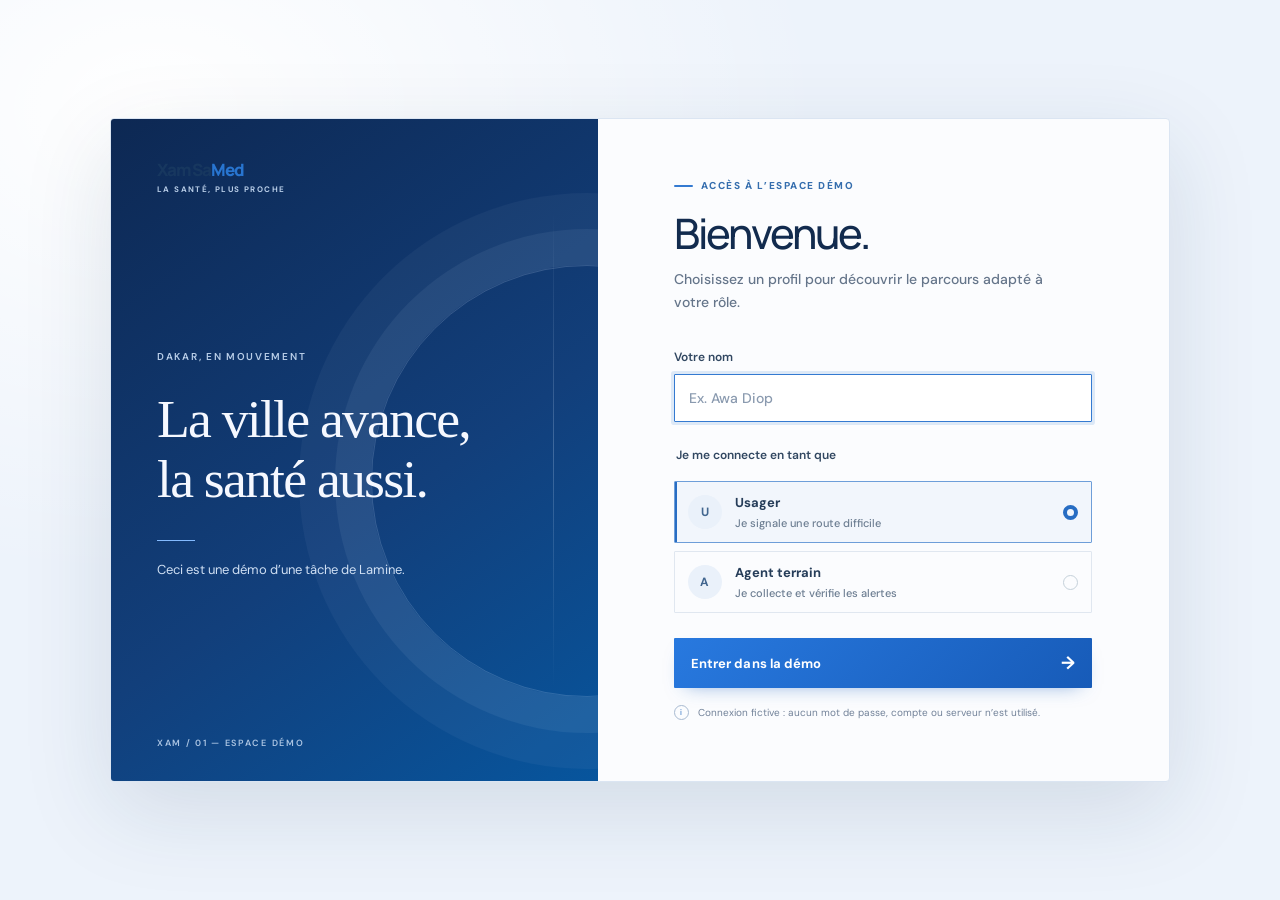
==== commit 7eb1a1a2: "all" ====
--- a/index.html
+++ b/index.html
@@ -51,34 +51,45 @@
 
   <dialog class="login-screen" id="login-screen" aria-labelledby="login-title">
     <section class="login-card">
-      <a class="brand login-brand" href="index.html" aria-label="XamSaMed">
-        <span class="brand-name">XamSa<span>Med</span><small>LA SANTÉ, PLUS PROCHE</small></span>
-      </a>
-      <p class="eyebrow"><span class="eyebrow-line"></span>PROTOTYPE INTERACTIF</p>
-      <h1 id="login-title">Bienvenue dans<br>XamSaMed.</h1>
-      <p class="login-description">Choisissez un profil de démonstration pour essayer le parcours adapté à son rôle.</p>
-      <form id="login-form">
-        <label class="field-label" for="login-name">Votre nom</label>
-        <input class="form-control" id="login-name" name="name" maxlength="40" autocomplete="name" placeholder="Ex. Awa Diop" required>
-        <fieldset class="role-picker">
-          <legend class="field-label">Je me connecte en tant que</legend>
-          <label class="role-option selected" data-role-option="citizen">
-            <input type="radio" name="role" value="citizen" checked>
-            <span class="role-option-icon citizen-avatar">U</span>
-            <span><strong>Usager</strong><small>Je signale une route difficile</small></span>
-            <span class="role-radio"></span>
-          </label>
-          <label class="role-option" data-role-option="agent">
-            <input type="radio" name="role" value="agent">
-            <span class="role-option-icon agent-avatar">A</span>
-            <span><strong>Agent terrain</strong><small>Je collecte et vérifie les alertes</small></span>
-            <span class="role-radio"></span>
-          </label>
-        </fieldset>
-        <button class="button button-primary login-submit" type="submit">Entrer dans la démo <span>→</span></button>
-        <p class="login-disclaimer"><span>i</span>Connexion fictive : aucun mot de passe, compte ou serveur n’est utilisé.</p>
-        <p class="login-error" id="login-error" role="alert" hidden></p>
-      </form>
+      <aside class="login-editorial">
+        <a class="brand login-brand" href="index.html" aria-label="XamSaMed">
+          <span class="brand-name">XamSa<span>Med</span><small>LA SANTÉ, PLUS PROCHE</small></span>
+        </a>
+        <div class="login-editorial-copy">
+          <p class="login-location">DAKAR, EN MOUVEMENT</p>
+          <h2>La ville avance,<br>la santé aussi.</h2>
+          <span class="login-editorial-rule" aria-hidden="true"></span>
+          <p class="login-demo-credit">Ceci est une démo d’une tâche de Lamine.</p>
+        </div>
+        <p class="login-editorial-index">XAM / 01 — ESPACE DÉMO</p>
+      </aside>
+      <div class="login-panel">
+        <p class="eyebrow"><span class="eyebrow-line"></span>ACCÈS À L’ESPACE DÉMO</p>
+        <h1 id="login-title">Bienvenue.</h1>
+        <p class="login-description">Choisissez un profil pour découvrir le parcours adapté à votre rôle.</p>
+        <form id="login-form">
+          <label class="field-label" for="login-name">Votre nom</label>
+          <input class="form-control" id="login-name" name="name" maxlength="40" autocomplete="name" placeholder="Ex. Awa Diop" required>
+          <fieldset class="role-picker">
+            <legend class="field-label">Je me connecte en tant que</legend>
+            <label class="role-option selected" data-role-option="citizen">
+              <input type="radio" name="role" value="citizen" checked>
+              <span class="role-option-icon citizen-avatar">U</span>
+              <span><strong>Usager</strong><small>Je signale une route difficile</small></span>
+              <span class="role-radio"></span>
+            </label>
+            <label class="role-option" data-role-option="agent">
+              <input type="radio" name="role" value="agent">
+              <span class="role-option-icon agent-avatar">A</span>
+              <span><strong>Agent terrain</strong><small>Je collecte et vérifie les alertes</small></span>
+              <span class="role-radio"></span>
+            </label>
+          </fieldset>
+          <button class="button button-primary login-submit" type="submit">Entrer dans la démo <span>→</span></button>
+          <p class="login-disclaimer"><span>i</span>Connexion fictive : aucun mot de passe, compte ou serveur n’est utilisé.</p>
+          <p class="login-error" id="login-error" role="alert" hidden></p>
+        </form>
+      </div>
     </section>
   </dialog>
 
--- a/style-upgrade.css
+++ b/style-upgrade.css
@@ -169,4 +169,512 @@
   .pd-letter { width: 36px; height: 36px; }
   .pd-card-side { grid-column: 2; grid-auto-flow: column; justify-content: start; justify-items: start; }
 }
-@media (prefers-reduced-motion: reduce) { .pd-dot, .pd-seg button, .pd-card { transition: none; } }+@media (prefers-reduced-motion: reduce) { .pd-dot, .pd-seg button, .pd-card { transition: none; } }
+
+/* ---- Connexion : direction éditoriale, minimaliste ---- */
+.login-screen {
+  padding: 32px;
+  background:
+    radial-gradient(ellipse at 12% 12%, #fff 0, transparent 42%),
+    #edf3fb;
+}
+.login-card {
+  display: grid;
+  grid-template-columns: minmax(0, .92fr) minmax(0, 1.08fr);
+  width: min(100%, 1060px);
+  min-height: 620px;
+  padding: 0;
+  overflow: hidden;
+  border: 1px solid #dbe5f2;
+  border-radius: 4px;
+  background: #fbfcfe;
+  box-shadow: 0 28px 90px #17345a20;
+}
+.login-editorial {
+  position: relative;
+  display: flex;
+  flex-direction: column;
+  justify-content: space-between;
+  min-width: 0;
+  padding: 42px 46px 32px;
+  overflow: hidden;
+  color: #f5f8ff;
+  background: linear-gradient(145deg, #0d2853 0%, #123f7b 58%, #07559d 100%);
+}
+.login-editorial::before,
+.login-editorial::after {
+  position: absolute;
+  content: "";
+  pointer-events: none;
+}
+.login-editorial::before {
+  width: 430px;
+  height: 430px;
+  right: -205px;
+  top: 22%;
+  border: 1px solid #d7e9ff2e;
+  border-radius: 50%;
+  box-shadow: 0 0 0 36px #d7e9ff10, 0 0 0 72px #d7e9ff0b;
+}
+.login-editorial::after {
+  width: 1px;
+  height: 72%;
+  top: 14%;
+  right: 44px;
+  background: linear-gradient(transparent, #d7e9ff3b, transparent);
+}
+.login-brand {
+  z-index: 1;
+  width: fit-content;
+  padding: 0;
+}
+.login-editorial .brand-name { color: #f5f8ff; }
+.login-editorial .brand-name > span { color: #9bc8ff; }
+.login-editorial .brand-name small { color: #b9cee8; }
+.login-editorial-copy {
+  z-index: 1;
+  max-width: 380px;
+  margin: auto 0;
+  padding: 62px 0;
+}
+.login-location,
+.login-editorial-index {
+  color: #b9cee8;
+  font-size: 10px;
+  font-weight: 600;
+  letter-spacing: 1.7px;
+}
+.login-location { margin-bottom: 26px; }
+.login-editorial-copy h2 {
+  max-width: 420px;
+  margin: 0;
+  color: #f5f8ff;
+  font: 400 clamp(38px, 4.2vw, 56px)/1.12 Georgia, "Times New Roman", serif;
+  letter-spacing: -1.8px;
+}
+.login-editorial-rule {
+  display: block;
+  width: 38px;
+  height: 1px;
+  margin: 30px 0 18px;
+  background: #83baff;
+}
+.login-demo-credit {
+  max-width: 270px;
+  margin: 0;
+  color: #d0e0f4;
+  font-size: 13px;
+  line-height: 1.7;
+}
+.login-editorial-index {
+  z-index: 1;
+  margin: 0;
+  color: #abc4e2;
+  font-size: 9px;
+}
+.login-panel {
+  align-self: center;
+  width: 100%;
+  max-width: 570px;
+  padding: 60px clamp(38px, 6vw, 76px);
+}
+.login-panel .eyebrow {
+  margin-bottom: 17px;
+  color: #356eae;
+  font-size: 10px;
+  letter-spacing: 1.5px;
+}
+.login-panel .eyebrow-line { background: #347ad1; }
+.login-panel h1 {
+  margin-bottom: 10px;
+  color: #122b4e;
+  font: 500 42px/1.15 Manrope, "DM Sans", sans-serif;
+  letter-spacing: -2px;
+}
+.login-description {
+  max-width: 390px;
+  margin-bottom: 34px;
+  color: #65758a;
+  font-size: 14px;
+  line-height: 1.7;
+}
+.login-panel .field-label {
+  margin-bottom: 9px;
+  color: #314761;
+  font-size: 12px;
+  font-weight: 600;
+}
+.login-panel #login-name {
+  min-height: 48px;
+  margin-bottom: 25px;
+  padding: 13px 14px;
+  border: 1px solid #d8e2ef;
+  border-radius: 1px;
+  background: #fff;
+  color: #20354f;
+  font-size: 14px;
+}
+.login-panel #login-name:focus {
+  border-color: #347ad1;
+  box-shadow: 0 0 0 3px #347ad126;
+}
+.login-panel #login-name::placeholder { color: #8a9aaf; }
+.login-panel .role-picker { margin-bottom: 25px; }
+.login-panel .role-picker legend { margin-bottom: 10px; }
+.login-panel .role-option {
+  min-height: 62px;
+  gap: 13px;
+  margin-top: 8px;
+  padding: 11px 13px;
+  border: 1px solid #e0e7f0;
+  border-radius: 1px;
+  background: transparent;
+  transition: border-color .2s, background .2s;
+}
+.login-panel .role-option:hover { background: #f2f6fc; }
+.login-panel .role-option.selected {
+  border-color: #6e9ed9;
+  background: #f2f6fc;
+  box-shadow: inset 2px 0 #286dc3;
+}
+.login-panel .role-option:focus-within {
+  outline: 2px solid #347ad1;
+  outline-offset: 2px;
+}
+.login-panel .role-option-icon {
+  width: 34px;
+  height: 34px;
+  border-radius: 50%;
+  color: #42668f;
+  background: #eaf1fa;
+  font-size: 12px;
+}
+.login-panel .agent-avatar { color: #42668f; background: #eaf1fa; }
+.login-panel .role-option > span:nth-of-type(2) { gap: 5px; }
+.login-panel .role-option strong { color: #263d59; font-size: 13px; }
+.login-panel .role-option small { color: #6d7e92; font-size: 11px; }
+.login-panel .role-radio { width: 15px; height: 15px; }
+.login-panel .role-option.selected .role-radio { border: 4px solid #286dc3; }
+.login-panel .login-submit {
+  min-height: 50px;
+  justify-content: space-between;
+  padding: 0 17px;
+  border-radius: 1px;
+  background: #1456a0;
+  box-shadow: none;
+  font-size: 13px;
+  letter-spacing: .1px;
+}
+.login-panel .login-submit:hover { background: #0e4687; box-shadow: none; }
+.login-panel .login-submit span { font-size: 18px; }
+.login-panel .login-disclaimer {
+  gap: 9px;
+  margin-top: 17px;
+  color: #718198;
+  font-size: 10px;
+}
+.login-panel .login-disclaimer > span {
+  width: 15px;
+  height: 15px;
+  border-color: #a8bad1;
+  color: #286dc3;
+  font-size: 8px;
+}
+.login-panel .login-error {
+  padding: 10px 12px;
+  border-radius: 1px;
+  font-size: 12px;
+}
+body.theme-dark .login-card { background: #1b2e43; border-color: #30465b; }
+body.theme-dark .login-editorial { background: linear-gradient(145deg, #081b39 0%, #0b3265 58%, #084579 100%); }
+body.theme-dark .login-panel h1,
+body.theme-dark .login-panel .field-label,
+body.theme-dark .login-panel .role-option strong { color: #e5eefb; }
+body.theme-dark .login-panel .eyebrow { color: #9fc7f5; }
+body.theme-dark .login-panel .role-option {
+  border-color: #394b52;
+  background: transparent;
+}
+body.theme-dark .login-panel .role-option:hover,
+body.theme-dark .login-panel .role-option.selected { background: #263d59; border-color: #6f9ed8; }
+body.theme-dark .login-panel .role-option small,
+body.theme-dark .login-panel .login-disclaimer,
+body.theme-dark .login-description { color: #acb5ad; }
+body.theme-dark .login-panel #login-name {
+  border-color: #3c5069;
+  background: #172a3e;
+  color: #e5eefb;
+}
+body.theme-dark .login-panel .login-submit { background: #347ad1; color: #fff; }
+body.theme-dark .login-panel .login-submit:hover { background: #fff; }
+body.theme-dark .login-panel .login-submit:hover { color: #12345e; }
+@media (max-width: 850px) {
+  .login-screen { padding: 22px; }
+  .login-card { grid-template-columns: minmax(0, .82fr) minmax(0, 1.18fr); min-height: 580px; }
+  .login-editorial { padding: 34px 30px 26px; }
+  .login-editorial-copy h2 { font-size: clamp(36px, 5vw, 48px); }
+  .login-panel { padding: 44px 34px; }
+}
+@media (max-width: 600px) {
+  .login-screen { align-items: start; padding: 12px; }
+  .login-card { grid-template-columns: minmax(0, 1fr); width: min(100%, 460px); min-height: 0; margin: auto; }
+  .login-editorial { min-height: 230px; padding: 22px 24px 17px; }
+  .login-editorial::before { width: 260px; height: 260px; right: -145px; top: 12%; }
+  .login-editorial::after { right: 22px; }
+  .login-editorial-copy { padding: 27px 0 21px; }
+  .login-location { margin-bottom: 11px; font-size: 8px; }
+  .login-editorial-copy h2 { font-size: 36px; }
+  .login-editorial-rule { margin: 14px 0 9px; }
+  .login-demo-credit { font-size: 11px; }
+  .login-editorial-index { font-size: 8px; }
+  .login-panel { padding: 30px 24px 27px; }
+  .login-panel .eyebrow { margin-bottom: 12px; font-size: 9px; }
+  .login-panel h1 { font-size: 34px; }
+  .login-description { margin-bottom: 22px; font-size: 13px; }
+  .login-panel .role-picker { margin-bottom: 20px; }
+}
+@media (max-width: 350px) {
+  .login-panel { padding-right: 17px; padding-left: 17px; }
+}
+@media (min-width: 601px) and (max-height: 700px) {
+  .login-screen { align-items: start; padding-top: 18px; padding-bottom: 18px; }
+  .login-card { min-height: 0; margin: 0 auto; }
+  .login-editorial { padding-top: 28px; padding-bottom: 24px; }
+  .login-panel { padding-top: 32px; padding-bottom: 32px; }
+  .login-description { margin-bottom: 22px; }
+  .login-panel #login-name { min-height: 43px; margin-bottom: 18px; }
+  .login-panel .role-picker { margin-bottom: 18px; }
+  .login-panel .role-option { min-height: 54px; }
+}
+
+/* ---- Identité bleue partagée entre les pages ---- */
+:root {
+  --navy: #102b50;
+  --blue: #246bd1;
+  --blue-dark: #1557b2;
+  --blue-light: #edf4ff;
+  --ink: #233a57;
+  --canvas: #f3f7fc;
+}
+body:not(.theme-dark) .app-shell { background: linear-gradient(180deg, #f7f9fd, #f1f5fb); }
+body:not(.theme-dark) .sidebar {
+  background: linear-gradient(180deg, #fff, #f8faff);
+  border-color: #e4ebf5;
+  box-shadow: 5px 0 24px #15345c08;
+}
+body:not(.theme-dark) .nav-link.active { color: #1e62bd; background: #eaf2ff; }
+body:not(.theme-dark) .nav-link:hover { color: #185ab0; background: #f0f5fd; }
+body:not(.theme-dark) .brand-name { color: #17375f; }
+body:not(.theme-dark) .brand-name > span { color: #2875d0; }
+body:not(.theme-dark) .topbar {
+  border-color: #e4ebf5;
+  background: #ffffffeb;
+  box-shadow: 0 4px 18px #17345a08;
+}
+body:not(.theme-dark) .breadcrumb strong { color: #24466e; }
+body:not(.theme-dark) .content h1 { color: #16365e; }
+body:not(.theme-dark) .button-primary {
+  background: linear-gradient(135deg, #2879df, #175bb8);
+  box-shadow: 0 8px 20px -12px #1b61bd99;
+}
+body:not(.theme-dark) .button-primary:hover {
+  background: linear-gradient(135deg, #1f69c8, #104c9f);
+  box-shadow: 0 12px 24px -13px #1b61bdaa;
+}
+body:not(.theme-dark) .panel,
+body:not(.theme-dark) .metric-card,
+body:not(.theme-dark) .source-card,
+body:not(.theme-dark) .workflow-step,
+body:not(.theme-dark) .scenario-panel,
+body:not(.theme-dark) .tech-panel,
+body:not(.theme-dark) .roadmap-panel,
+body:not(.theme-dark) .comparison-panel,
+body:not(.theme-dark) .meeting-quote,
+body:not(.theme-dark) .recommendation-card,
+body:not(.theme-dark) .status-summary-card,
+body:not(.theme-dark) .meeting-roadmap {
+  border-color: #e3eaf4;
+  border-radius: 15px;
+  box-shadow: 0 8px 26px -18px #1b3c6880, 0 2px 5px #17345a06;
+}
+body:not(.theme-dark) .panel,
+body:not(.theme-dark) .metric-card,
+body:not(.theme-dark) .source-card,
+body:not(.theme-dark) .workflow-step {
+  transition: border-color .2s ease, box-shadow .2s ease, transform .2s ease;
+}
+body:not(.theme-dark) .metric-card:hover,
+body:not(.theme-dark) .source-card:hover,
+body:not(.theme-dark) .workflow-step:hover {
+  border-color: #cbdcf2;
+  box-shadow: 0 14px 30px -18px #1b3c6899, 0 3px 8px #17345a0a;
+  transform: translateY(-2px);
+}
+body:not(.theme-dark) .theme-toggle {
+  color: #365c88;
+  border-color: #dce6f3;
+  background: #f8fbff;
+}
+body:not(.theme-dark) .theme-toggle:hover { color: #155dbb; background: #edf4ff; border-color: #bfd4ef; }
+.theme-toggle-icon {
+  display: block;
+  width: 17px;
+  height: 17px;
+  fill: none;
+  stroke: currentColor;
+  stroke-width: 1.7;
+  stroke-linecap: round;
+  stroke-linejoin: round;
+}
+.app-toast { border-radius: 12px; }
+.app-toast>span { width: 22px; height: 22px; flex: 0 0 auto; }
+.app-toast>span svg {
+  width: 15px;
+  height: 15px;
+  fill: none;
+  stroke: currentColor;
+  stroke-width: 2;
+  stroke-linecap: round;
+  stroke-linejoin: round;
+}
+.community-vote-summary .community-people-icon {
+  width: 17px;
+  height: 17px;
+  margin-right: 3px;
+  fill: none;
+  stroke: currentColor;
+  stroke-width: 1.7;
+  stroke-linecap: round;
+  stroke-linejoin: round;
+}
+.community-vote-button { display: inline-flex; align-items: center; justify-content: center; gap: 7px; }
+.community-vote-button svg {
+  width: 16px;
+  height: 16px;
+  fill: none;
+  stroke: currentColor;
+  stroke-width: 1.8;
+  stroke-linecap: round;
+  stroke-linejoin: round;
+}
+
+/* ---- Navigation compacte sur mobile ---- */
+.mobile-menu-toggle { display: none; }
+.mobile-nav-backdrop { display: none; }
+@media (max-width: 850px) {
+  .topbar {
+    gap: 12px;
+    padding-right: 18px;
+    padding-left: 18px;
+  }
+  .mobile-menu-toggle {
+    display: grid;
+    place-items: center;
+    width: 42px;
+    height: 42px;
+    flex: 0 0 auto;
+    padding: 0;
+    border: 1px solid #dce6f3;
+    border-radius: 12px;
+    color: #1e5fae;
+    background: #fff;
+    cursor: pointer;
+    box-shadow: 0 2px 7px #15345c0c;
+  }
+  .mobile-menu-toggle svg {
+    width: 21px;
+    height: 21px;
+    fill: none;
+    stroke: currentColor;
+    stroke-width: 1.8;
+    stroke-linecap: round;
+    transition: transform .2s ease;
+  }
+  .mobile-menu-toggle[aria-expanded="true"] svg { transform: rotate(90deg); }
+  .breadcrumb { min-width: 0; flex: 1 1 auto; overflow: hidden; text-overflow: ellipsis; white-space: nowrap; }
+  .topbar-actions { flex: 0 0 auto; gap: 8px; }
+  .sidebar {
+    position: fixed;
+    z-index: 31;
+    inset: 0 auto 0 0;
+    width: min(310px, calc(100vw - 52px));
+    height: 100vh;
+    height: 100dvh;
+    padding: 26px 18px 18px;
+    display: flex;
+    flex-direction: column;
+    align-items: stretch;
+    overflow-x: hidden;
+    overflow-y: auto;
+    border-right: 1px solid #dce6f3;
+    background: #fff;
+    box-shadow: 18px 0 45px #122d521c;
+    transform: translateX(-105%);
+    transition: transform .26s cubic-bezier(.2,.8,.2,1), visibility .26s;
+    visibility: hidden;
+  }
+  .mobile-nav-open .sidebar { transform: translateX(0); visibility: visible; }
+  .sidebar .brand { display: flex; gap: 11px; align-items: center; padding: 0 10px 30px; }
+  .sidebar .brand-mark { display: flex; }
+  .sidebar .brand-name { display: block; }
+  .sidebar .workspace-label { display: block; padding: 0 12px 13px; }
+  .sidebar .side-nav { display: grid; gap: 6px; }
+  .sidebar .nav-link,
+  .sidebar .nav-link:not(.active)::after {
+    display: flex;
+    width: auto;
+    min-height: 47px;
+    height: auto;
+    justify-content: flex-start;
+    padding: 0 13px;
+    font-size: 14px;
+  }
+  .sidebar .nav-icon { width: 19px; height: 19px; flex: 0 0 19px; }
+  .sidebar .sidebar-spacer { display: block; }
+  .sidebar .sidebar-note { display: flex; }
+  .sidebar .profile { display: flex; justify-content: flex-start; padding: 12px 5px 0; }
+  .sidebar .profile > div:nth-child(2) { display: block; }
+  .sidebar .profile-menu { display: inline; margin-left: auto; }
+  .main-area { margin-left: 0; }
+  .mobile-nav-backdrop {
+    position: fixed;
+    z-index: 30;
+    inset: 0;
+    display: block;
+    background: #0a1c33a6;
+    opacity: 0;
+    pointer-events: none;
+    transition: opacity .24s ease, visibility .24s;
+    visibility: hidden;
+  }
+  .mobile-nav-open .mobile-nav-backdrop { opacity: 1; pointer-events: auto; visibility: visible; }
+  .mobile-nav-open { overflow: hidden; }
+  body.theme-dark .sidebar {
+    border-color: #30465b;
+    background: #172a3e;
+    box-shadow: 18px 0 45px #0008;
+  }
+  body.theme-dark .mobile-menu-toggle { color: #c4ddf7; border-color: #3a5369; background: #20364b; }
+}
+@media (max-width: 600px) {
+  .topbar { padding-right: 10px; padding-left: 10px; }
+  .mobile-menu-toggle { width: 38px; height: 38px; border-radius: 11px; }
+  .topbar-actions { gap: 6px; }
+  .interactive-app .topbar-actions { gap: 6px; }
+}
+@media (max-width: 380px) {
+  .topbar { gap: 7px; padding-right: 7px; padding-left: 7px; }
+  .breadcrumb { gap: 4px; font-size: 8px; }
+  .topbar-actions { gap: 4px; }
+  .interactive-app .switch-role-button { width: 34px; height: 34px; overflow: hidden; padding: 0; font-size: 0; }
+  .interactive-app .switch-role-button::before { content: "↻"; font-size: 18px; }
+  .interactive-app .top-avatar { display: none; }
+}
+@media (prefers-reduced-motion: reduce) {
+  .sidebar,
+  .mobile-nav-backdrop,
+  .mobile-menu-toggle svg,
+  body:not(.theme-dark) .metric-card,
+  body:not(.theme-dark) .source-card,
+  body:not(.theme-dark) .workflow-step { transition: none; }
+}
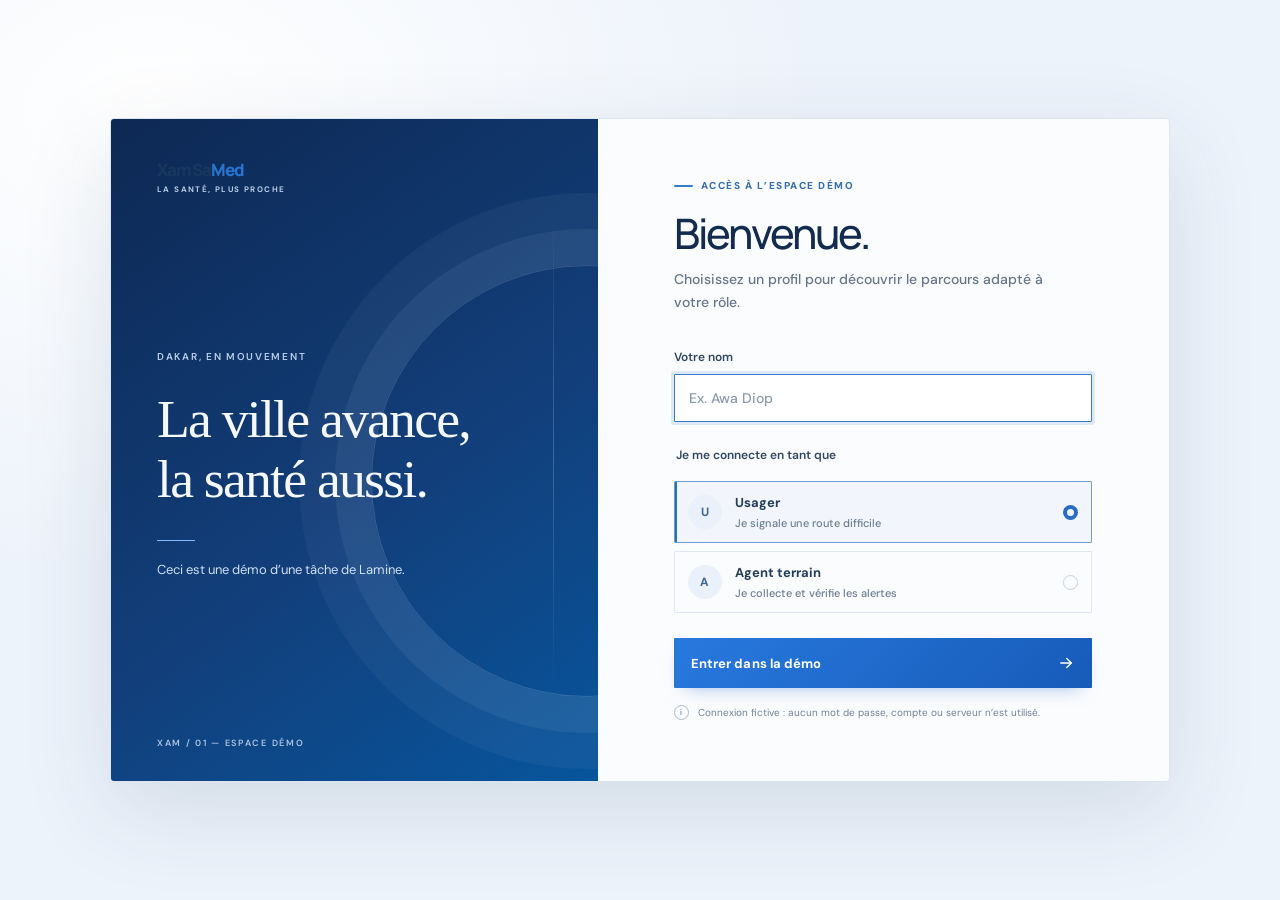
==== commit d8cc55d7: "all" ====
--- a/index.html
+++ b/index.html
@@ -85,7 +85,7 @@
               <span class="role-radio"></span>
             </label>
           </fieldset>
-          <button class="button button-primary login-submit" type="submit">Entrer dans la démo <span>→</span></button>
+          <button class="button button-primary login-submit" type="submit">Entrer dans la démo <svg class="app-icon" viewBox="0 0 24 24" aria-hidden="true"><path d="M5 12h14"/><path d="m13 6 6 6-6 6"/></svg></button>
           <p class="login-disclaimer"><span>i</span>Connexion fictive : aucun mot de passe, compte ou serveur n’est utilisé.</p>
           <p class="login-error" id="login-error" role="alert" hidden></p>
         </form>
--- a/style-upgrade.css
+++ b/style-upgrade.css
@@ -8,7 +8,6 @@
 .interactive-app .reports-heading .panel-subtitle,
 .interactive-app .report-description,
 .interactive-app .app-welcome .lead,
-.interactive-app .app-welcome .eyebrow,
 .interactive-app .panel-heading .section-kicker,
 .interactive-app .form-step,
 .interactive-app .app-metrics .metric-tag,
@@ -18,23 +17,137 @@
 .interactive-app .workspace-label,
 .interactive-app .demo-pill { display: none; }
 
-/* ---- 2. Le plus important en haut : titre, puis 3 chiffres clés ---- */
+/* ---- 2. Accueil éditorial et indicateurs ---- */
 .interactive-app .content { max-width: 1040px; }
-.interactive-app .app-welcome { margin-bottom: 28px; }
-.interactive-app .app-metrics { grid-template-columns: repeat(3, minmax(0, 1fr)); margin-bottom: 36px; }
-.interactive-app .app-metrics .metric-card:nth-child(3) { display: none; }
-.interactive-app .app-metrics .metric-card { min-height: 0; padding: 22px 24px; }
-.interactive-app .app-metrics .metric-top { margin-bottom: 14px; }
-.interactive-app .app-metrics .metric-value { font-size: 42px; }
-.interactive-app .app-metrics .metric-label { margin-top: 10px; }
+.app-icon {
+  display: inline-block;
+  width: 16px;
+  height: 16px;
+  flex: 0 0 auto;
+  fill: none;
+  stroke: currentColor;
+  stroke-width: 1.8;
+  stroke-linecap: round;
+  stroke-linejoin: round;
+  vertical-align: middle;
+}
+.interactive-app .metric-icon .app-icon { width: 16px; height: 16px; }
+.interactive-app .metric-link,
+.interactive-app .notice-banner > a,
+.interactive-app .text-link { display: inline-flex; align-items: center; gap: 5px; }
+.interactive-app .profile-logout .app-icon { width: 15px; height: 15px; }
+.interactive-app .form-submit .app-icon,
+.login-panel .login-submit .app-icon { width: 18px; height: 18px; }
+.interactive-app .app-welcome {
+  position: relative;
+  isolation: isolate;
+  min-height: 190px;
+  margin-bottom: 22px;
+  padding: 30px 34px;
+  overflow: hidden;
+  border: 1px solid #234d7d;
+  border-radius: 15px;
+  background: linear-gradient(125deg, #102b50 0%, #164b83 70%, #17649b 100%);
+  box-shadow: 0 18px 36px -24px #17345a99;
+}
+.interactive-app .app-welcome::before {
+  position: absolute;
+  z-index: -1;
+  top: -110px;
+  right: 7%;
+  width: 330px;
+  height: 330px;
+  border: 1px solid #d7e9ff30;
+  border-radius: 50%;
+  box-shadow: 0 0 0 30px #d7e9ff0d, 0 0 0 60px #d7e9ff09;
+  content: "";
+  pointer-events: none;
+}
+.interactive-app .app-welcome::after {
+  position: absolute;
+  top: 15%;
+  right: 34px;
+  width: 1px;
+  height: 70%;
+  background: linear-gradient(transparent, #d7e9ff40, transparent);
+  content: "";
+  pointer-events: none;
+}
+.interactive-app .app-welcome > div,
+.interactive-app .app-welcome > .role-indicator { z-index: 1; }
+.interactive-app .app-welcome .eyebrow {
+  margin-bottom: 14px;
+  color: #b8d5f4;
+  font-size: 9px;
+  letter-spacing: 1.5px;
+}
+.interactive-app .app-welcome .eyebrow-line { background: #83baff; }
+body.interactive-app:not(.theme-dark) .app-welcome h1 {
+  margin: 0;
+  color: #f5f8ff;
+  font-size: clamp(26px, 3vw, 35px);
+  font-weight: 600;
+  letter-spacing: -1.3px;
+  line-height: 1.2;
+}
+.interactive-app .role-indicator {
+  padding: 8px 12px;
+  border: 1px solid #d7e9ff32;
+  border-radius: 2px;
+  color: #e5f0ff;
+  background: #ffffff14;
+  font-size: 10px;
+}
+.interactive-app .citizen-role,
+.interactive-app .agent-role { color: #e5f0ff; background: #ffffff14; }
+.interactive-app .app-metrics {
+  grid-template-columns: repeat(2, minmax(0, 1fr));
+  gap: 14px;
+  margin-bottom: 28px;
+}
+.interactive-app .app-metrics .metric-card {
+  min-height: 112px;
+  padding: 17px 19px;
+  border-radius: 13px;
+}
+.interactive-app .app-metrics .metric-top { margin-bottom: 9px; }
+.interactive-app .app-metrics .metric-value { font-size: 32px; }
+.interactive-app .app-metrics .metric-label { margin-top: 7px; font-size: 12px; }
 
 /* ---- 3. Une seule action : le formulaire, pleine largeur ---- */
-.interactive-app .app-work-grid { grid-template-columns: minmax(0, 1fr); margin-bottom: 36px; }
-.interactive-app .form-panel { padding: 32px; }
+.interactive-app .app-work-grid { grid-template-columns: minmax(0, 1fr); margin-bottom: 28px; }
+.interactive-app .form-panel { padding: 26px; }
+.interactive-app .form-panel .panel-heading h2 { font-size: 20px; }
+.interactive-app .form-field { font-size: 12px; }
+.interactive-app .form-control { border-radius: 8px; font-size: 14px; }
+.interactive-app .form-field textarea.form-control { min-height: 100px; }
+.interactive-app .gps-button { font-size: 12px; }
+.interactive-app .form-submit { min-height: 44px; font-size: 12px; }
 
 /* ---- 4. Liste des signalements : épurée ---- */
-.interactive-app .reports-panel { margin-bottom: 36px; }
-.interactive-app .report-card { padding: 18px 20px; }
+.interactive-app .reports-panel { margin-bottom: 28px; padding: 22px; }
+.interactive-app .reports-heading { align-items: center; }
+.interactive-app .reports-heading h2 { font-size: 20px; }
+.interactive-app .report-list {
+  grid-template-columns: repeat(2, minmax(0, 1fr));
+  gap: 12px;
+}
+.interactive-app .report-card {
+  min-width: 0;
+  padding: 14px;
+  gap: 11px;
+  border-radius: 12px;
+}
+.interactive-app .report-card-icon { width: 34px; height: 34px; }
+.interactive-app .report-title-row { align-items: flex-start; }
+.interactive-app .report-title-row h3 { font-size: 12px; }
+.interactive-app .status-pill { font-size: 9px; }
+.interactive-app .report-location { font-size: 11px; }
+.interactive-app .report-meta { font-size: 9px; }
+body.interactive-app:not(.theme-dark) .report-card {
+  border-color: #e3eaf4;
+  box-shadow: 0 8px 24px -19px #1b3c6880, 0 2px 5px #17345a06;
+}
 
 /* ---- 5. Diagrammes en bas ---- */
 .xm-insights { display: grid; grid-template-columns: repeat(2, minmax(0, 1fr)); gap: 20px; margin-bottom: 24px; }
@@ -63,14 +176,38 @@
 .xm-bar-fill { height: 100%; border-radius: 999px; background: linear-gradient(90deg, #5aa0d6, #2a73bd); transition: width .6s ease; }
 
 @media (max-width: 850px) {
-  .interactive-app .app-metrics { grid-template-columns: repeat(3, minmax(0, 1fr)); gap: 10px; }
-  .interactive-app .app-metrics .metric-value { font-size: 30px; }
+  .interactive-app .app-welcome { min-height: 170px; padding: 26px 28px; }
+  .interactive-app .app-metrics { gap: 11px; }
+  .interactive-app .app-metrics .metric-value { font-size: 29px; }
+  .interactive-app .reports-panel { padding: 18px; }
   .xm-insights { grid-template-columns: minmax(0, 1fr); }
 }
 @media (max-width: 600px) {
-  .interactive-app .form-panel { padding: 20px; }
-  .interactive-app .app-metrics .metric-card { padding: 14px; }
-  .interactive-app .app-metrics .metric-label { font-size: 12px; }
+  .interactive-app .app-welcome {
+    min-height: 0;
+    margin-bottom: 17px;
+    padding: 23px 20px;
+    border-radius: 13px;
+  }
+  .interactive-app .app-welcome::before { top: -115px; right: -150px; }
+  .interactive-app .app-welcome::after { right: 19px; }
+  .interactive-app .app-welcome .eyebrow { margin-bottom: 11px; font-size: 8px; }
+  .interactive-app .app-welcome h1 { font-size: clamp(24px, 7vw, 31px); }
+  .interactive-app .role-indicator { align-self: flex-start; padding: 6px 9px; font-size: 9px; }
+  .interactive-app .app-metrics { gap: 9px; margin-bottom: 20px; }
+  .interactive-app .app-metrics .metric-card { min-height: 100px; padding: 13px; }
+  .interactive-app .app-metrics .metric-value { font-size: 26px; }
+  .interactive-app .app-metrics .metric-label { font-size: 11px; line-height: 1.4; }
+  .interactive-app .form-panel { padding: 18px; }
+  .interactive-app .form-panel .panel-heading h2,
+  .interactive-app .reports-heading h2 { font-size: 18px; }
+  .interactive-app .form-field { font-size: 11px; }
+  .interactive-app .form-control { font-size: 13px; }
+  .interactive-app .reports-panel { margin-bottom: 20px; padding: 16px; }
+  .interactive-app .reports-heading { align-items: flex-start; }
+  .interactive-app .report-list { grid-template-columns: minmax(0, 1fr); gap: 9px; }
+  .interactive-app .report-card { padding: 13px; }
+  .interactive-app .report-title-row { flex-wrap: wrap; }
   .xm-card { padding: 20px; }
 }
 /* XamSaMed — démo du parcours patient (à charger après style-upgrade.css) */
